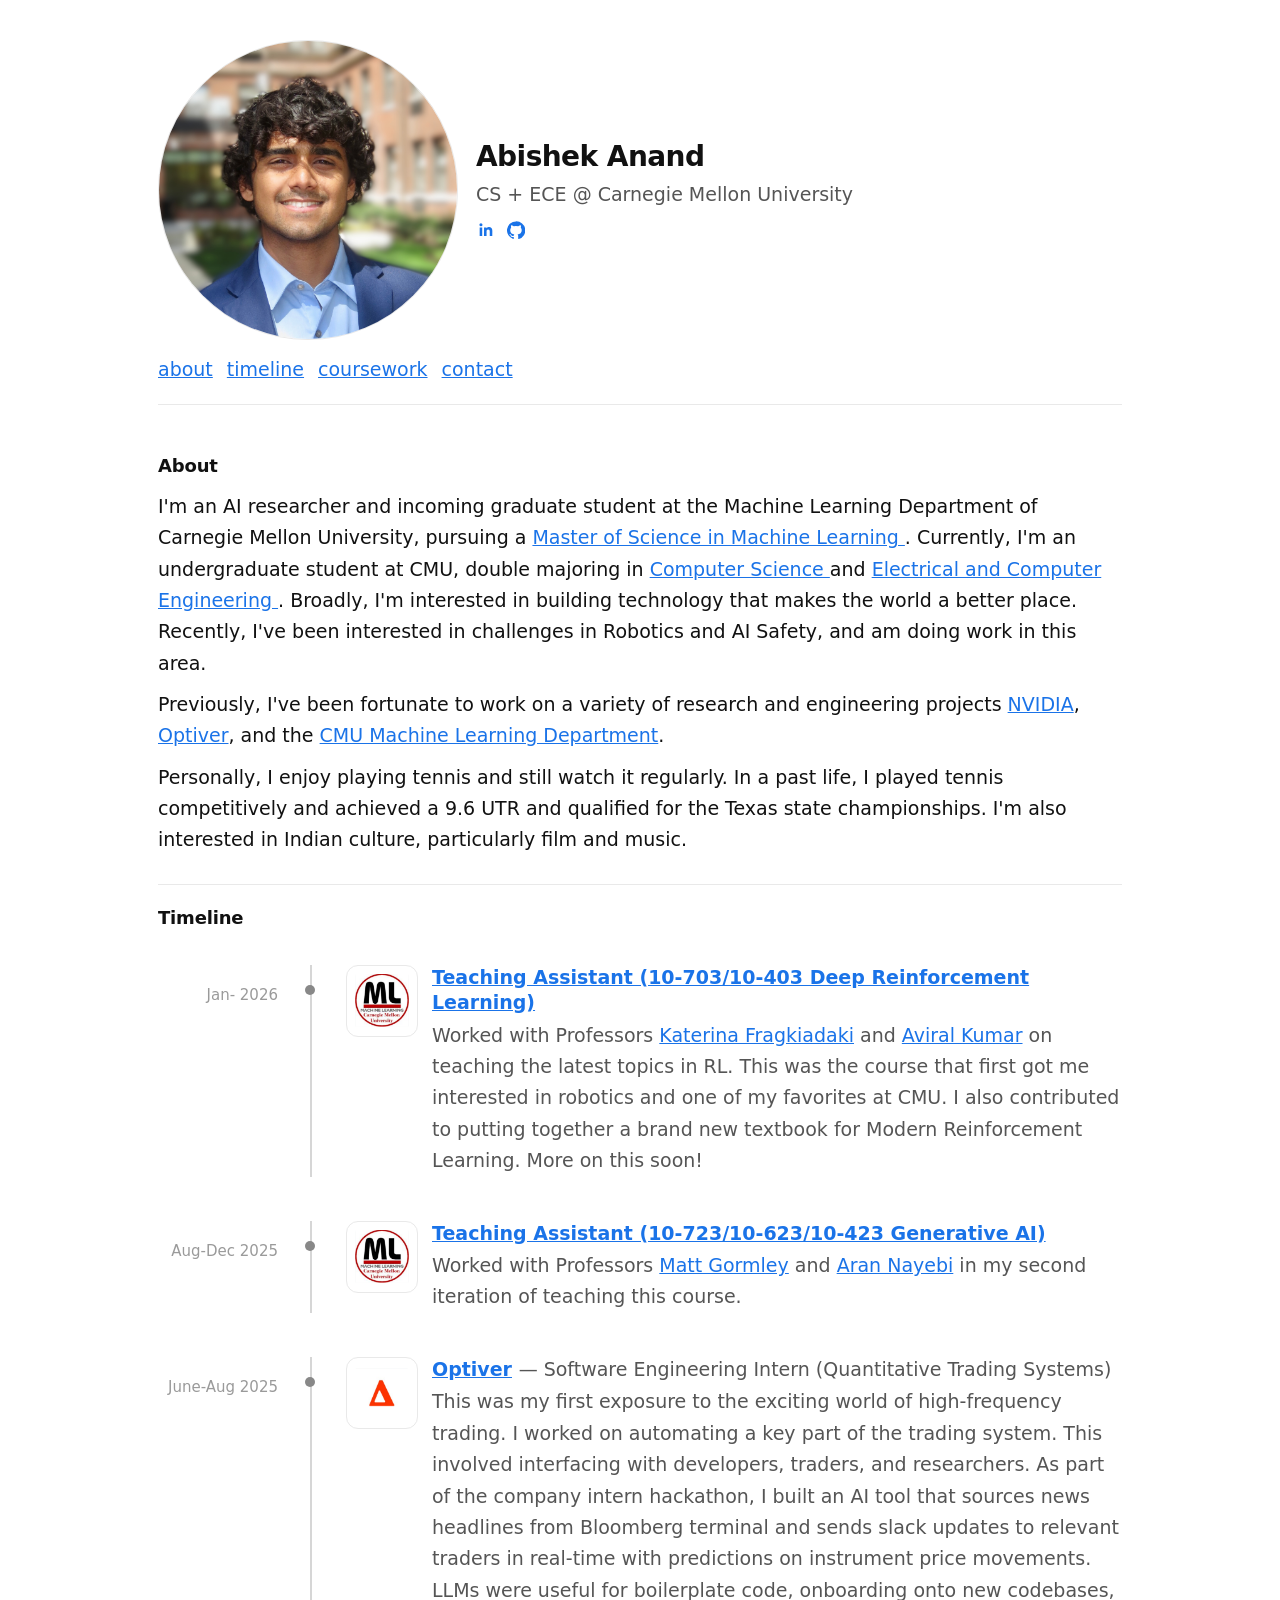
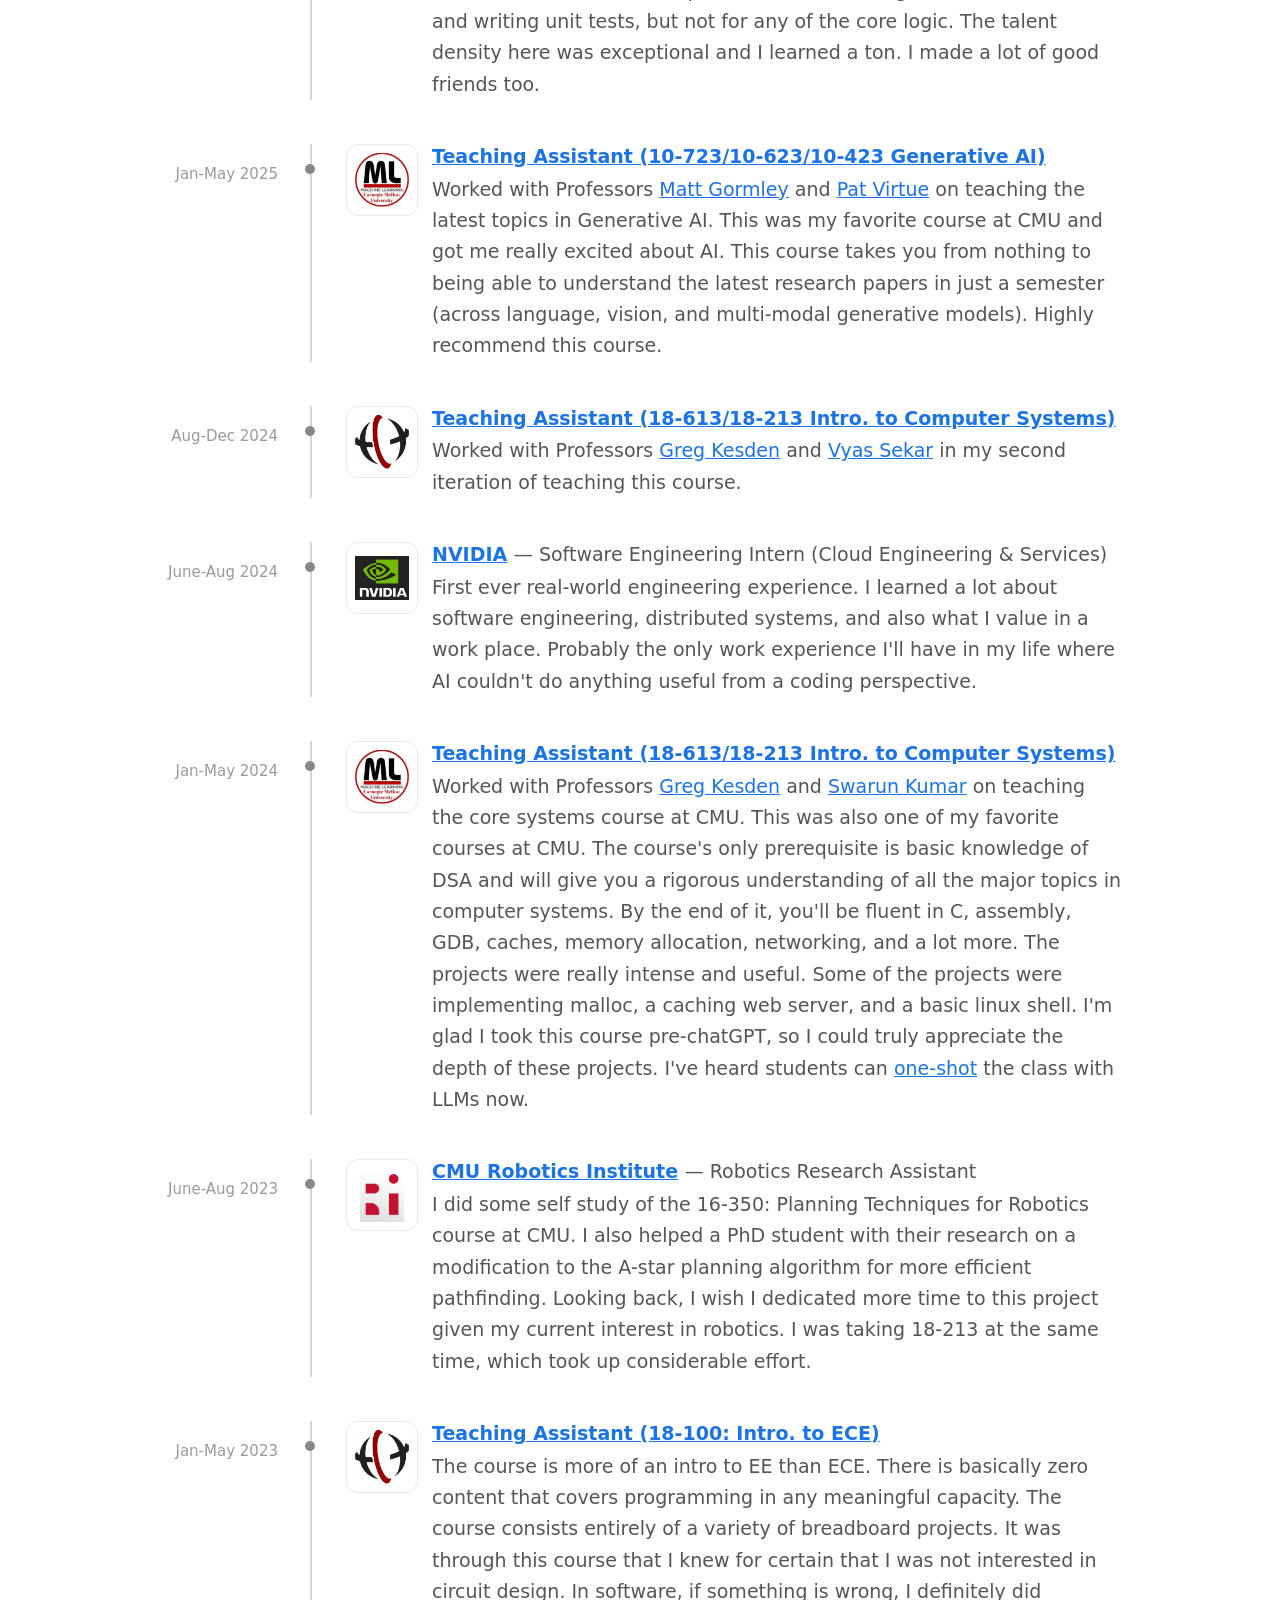
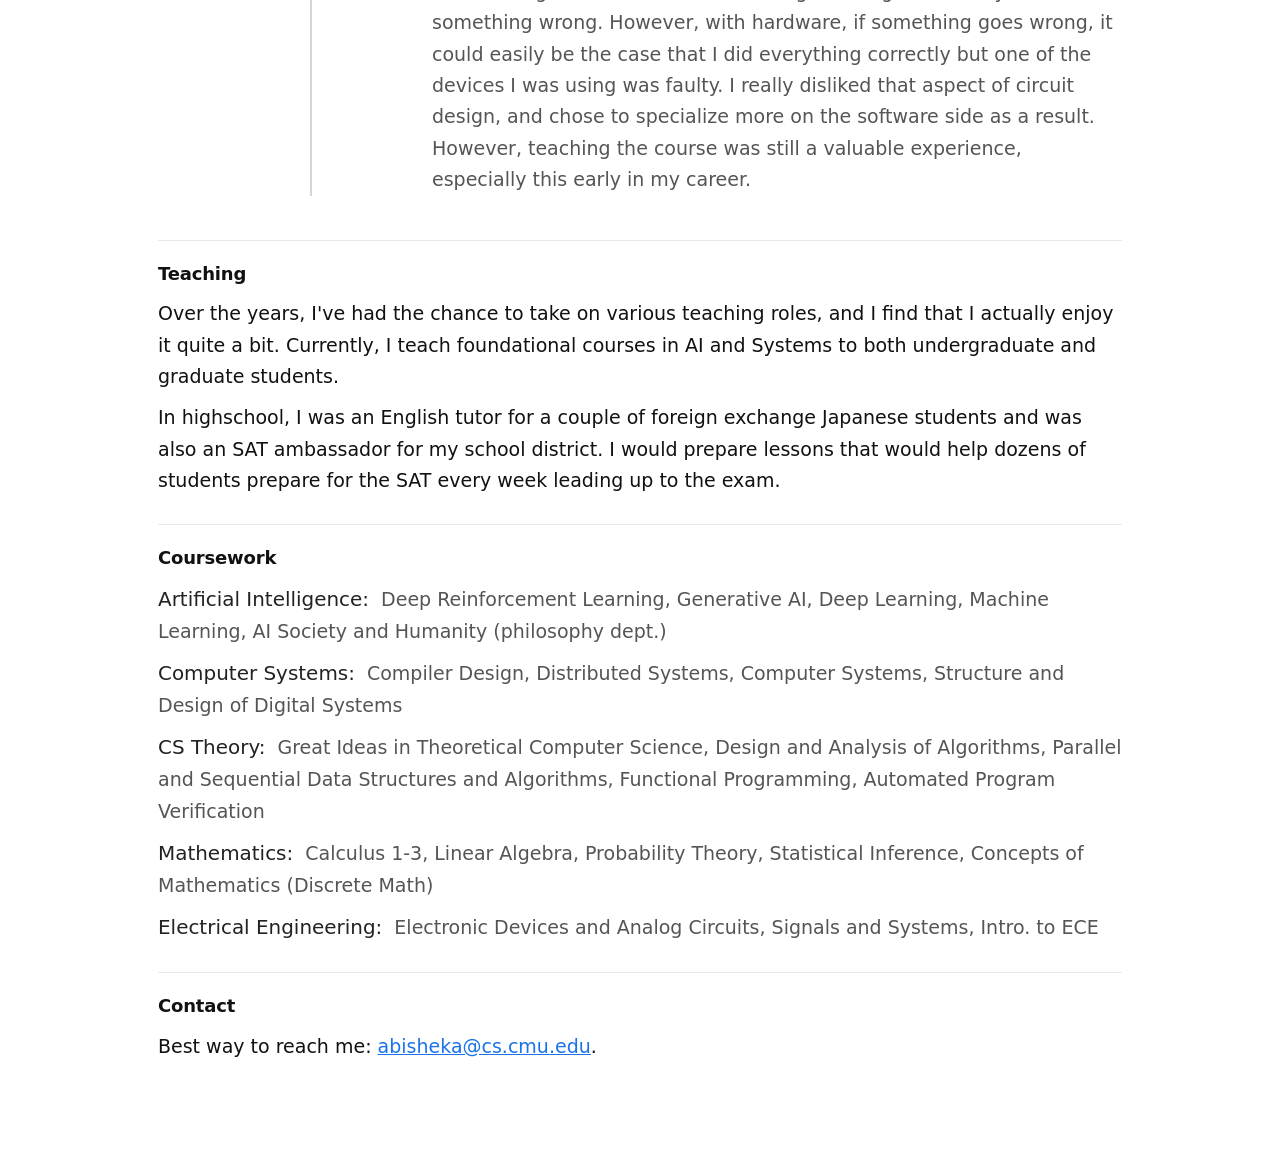
==== index.html @ 95d07573 "more bio updates" ====
<!doctype html>
<html lang="en">
  <head>
    <meta charset="utf-8" />
    <meta name="viewport" content="width=device-width, initial-scale=1" />

    <title>Abishek Anand | Carnegie Mellon University</title>

    <meta name="description" content="Abishek Anand — CS + ECE student at Carnegie Mellon University. Experience at NVIDIA, Optiver, and CMU Machine Learning." />
    <link rel="canonical" href="https://gaminghero812.github.io/" />

    <meta property="og:title" content="Abishek Anand | Carnegie Mellon University" />
    <meta property="og:description" content="Abishek Anand — CS + ECE student at Carnegie Mellon University. Experience at NVIDIA, Optiver, and CMU Machine Learning." />
    <meta property="og:url" content="https://gaminghero812.github.io/" />
    <meta property="og:site_name" content="Abishek Anand" />
    <meta property="og:type" content="website" />

    <link rel="icon" type="image/png" href="favicon.png" />

    <link rel="stylesheet" href="style.css" />

    <meta name="google-site-verification" content="3i9KoPe7ykqFfDGBRmtddYtxrcXRHDb8gaM34ZBfCCM" />

    <script type="application/ld+json">
      {
        "@context": "https://schema.org",
        "@type": "WebSite",
        "url": "https://gaminghero812.github.io/",
        "name": "Abishek Anand",
        "alternateName": "Abishek Anand | Carnegie Mellon University"
      }
    </script>
  </head>

  <body>
    <main class="page">
      <header class="header">
        <div class="hero">
          <img class="avatar" src="Fairfax.jpg" alt="Photo of Abishek Anand" />

          <div class="hero-text">
            <h1>Abishek Anand</h1>
            <p class="subtitle">
              CS + ECE @ Carnegie Mellon University
            </p>

            <div class="links" aria-label="Social links">
              <a
                class="social-link"
                href="https://www.linkedin.com/in/abishek-anand-1204501ba/"
                target="_blank"
                rel="noreferrer"
                aria-label="LinkedIn profile"
              >
                <svg class="social-icon" viewBox="0 0 24 24" width="18" height="18" aria-hidden="true">
                  <path d="M6.94 8.5H3.56V20h3.38V8.5ZM5.25 3A2.06 2.06 0 1 0 5.3 7.12 2.06 2.06 0 0 0 5.25 3Zm15.19 9.94c0-3.47-1.85-5.08-4.32-5.08a3.74 3.74 0 0 0-3.36 1.85V8.5H9.39c.04.8 0 11.5 0 11.5h3.37v-6.42c0-.34.02-.68.13-.92a2.21 2.21 0 0 1 2.07-1.48c1.46 0 2.04 1.12 2.04 2.76V20h3.37Z"/>
                </svg>
                <span class="sr-only">LinkedIn</span>
              </a>
              <a
                class="social-link"
                href="https://github.com/GamingHero812?tab=repositories"
                target="_blank"
                rel="noreferrer"
                aria-label="GitHub profile"
              >
                <svg class="social-icon" viewBox="0 0 24 24" width="18" height="18" aria-hidden="true">
                  <path d="M12 .5a12 12 0 0 0-3.79 23.39c.6.11.82-.26.82-.58v-2.04c-3.34.73-4.04-1.42-4.04-1.42a3.18 3.18 0 0 0-1.34-1.75c-1.1-.75.09-.73.09-.73a2.5 2.5 0 0 1 1.82 1.24 2.54 2.54 0 0 0 3.47.99 2.54 2.54 0 0 1 .76-1.6c-2.66-.3-5.47-1.33-5.47-5.9a4.63 4.63 0 0 1 1.23-3.21 4.3 4.3 0 0 1 .12-3.17s1.01-.32 3.3 1.23a11.42 11.42 0 0 1 6 0c2.28-1.55 3.29-1.23 3.29-1.23.44 1.01.48 2.13.13 3.17a4.62 4.62 0 0 1 1.22 3.21c0 4.58-2.82 5.59-5.5 5.88a2.84 2.84 0 0 1 .81 2.2v3.26c0 .32.22.7.83.58A12 12 0 0 0 12 .5Z"/>
                </svg>
                <span class="sr-only">GitHub</span>
              </a>
            </div>
          </div>
        </div>

        <nav class="nav">
          <a href="#about">about</a>
          <a href="#timeline">timeline</a>
          <a href="#coursework">coursework</a>
          <a href="#contact">contact</a>
        </nav>
      </header>

      <section id="about" class="section">
        <h2>About</h2>
        <p>
          I'm an AI researcher and incoming graduate student at the Machine Learning Department of Carnegie Mellon University, pursuing a <a href="https://ml.cmu.edu/academics/primary-ms-machine-learning-masters" target="_blank" rel="noopener">
          Master of Science in Machine Learning </a>. Currently, I'm an undergraduate student at CMU, double majoring in <a href="https://www.cs.cmu.edu" target="_blank" rel="noopener">
          Computer Science </a> and <a href="https://www.ece.cmu.edu" target="_blank" rel="noopener">
          Electrical and Computer Engineering </a>. Broadly, I'm interested in building technology that makes the world a better place. Recently, I've
          been interested in challenges in Robotics and AI Safety, and am doing work in this area.
        </p> 
          
        <p>
          Previously, I've been fortunate to work on a variety of research and engineering projects <a href="https://www.nvidia.com" target="_blank" rel="noopener">
          NVIDIA</a>, <a href="https://www.optiver.com" target="_blank" rel="noopener">
          Optiver</a>, and the <a href="https://www.ml.cmu.edu" target="_blank" rel="noopener">
          CMU Machine Learning Department</a>.
        </p>

        <p>
          Personally, I enjoy playing tennis and still watch it regularly. 
          In a past life, I played tennis competitively and achieved a 9.6 UTR and qualified for the Texas state championships. 
          I'm also interested in Indian culture, particularly film and music.
        </p>
      </section>

      <section id="timeline" class="section">
        <h2>Timeline</h2>

        <div class="timeline">

          <div class="t-item">
            <div class="t-year">Jan- 2026</div>
            <div class="t-dot"></div>

            <div class="t-card">
              <a class="t-logo" href="https://www.ml.cmu.edu/" target="_blank" rel="noopener">
                <img class="avatar" src="MLD.jpg" alt="MLD Logo" />
              </a>
              <div class="t-body">
                <div class="t-title">
                  <a href="https://cmudeeprl.github.io/403website_s26/" target="_blank" rel="noopener">Teaching Assistant (10-703/10-403 Deep Reinforcement Learning)</a>
                </div>
                <div class="t-desc">
                  Worked with Professors <a href="https://www.cs.cmu.edu/~katef/" target="_blank" rel="noopener">Katerina Fragkiadaki</a> and <a href="https://aviralkumar2907.github.io/" target="_blank" rel="noopener">Aviral Kumar</a> on teaching the latest topics in RL. This was the course that first got me 
                  interested in robotics and one of my favorites at CMU.
                  I also contributed to putting together a brand new textbook for Modern Reinforcement Learning. More on this soon!
                </div>
              </div>
            </div>
          </div>

          <div class="t-item">
            <div class="t-year">Aug-Dec 2025</div>
            <div class="t-dot"></div>

            <div class="t-card">
              <a class="t-logo" href="https://www.ml.cmu.edu" target="_blank" rel="noopener">
                <img class="avatar" src="MLD.jpg" alt="MLD Logo" />
              </a>
              <div class="t-body">
                <div class="t-title">
                  <a href="https://www.cs.cmu.edu/~mgormley/courses/10423-f25/" target="_blank" rel="noopener">Teaching Assistant (10-723/10-623/10-423 Generative AI)</a>
                </div>
                <div class="t-desc">
                  Worked with Professors <a href="https://www.cs.cmu.edu/~mgormley/" target="_blank" rel="noopener">Matt Gormley</a> and <a href="https://anayebi.github.io/" target="_blank" rel="noopener">Aran Nayebi</a> in my second iteration of teaching this course.
                </div>
              </div>
            </div>
          </div>

          <div class="t-item">
            <div class="t-year">June-Aug 2025</div>
            <div class="t-dot"></div>

            <div class="t-card">
              <a class="t-logo" href="https://www.optiver.com" target="_blank" rel="noopener">
                <img class="avatar" src="Optiver.jpg" alt="Optiver Logo" />
              </a>
              <div class="t-body">
                <div class="t-title">
                  <a href="https://www.optiver.com" target="_blank" rel="noopener">Optiver</a>
                  <span class="t-role">— Software Engineering Intern (Quantitative Trading Systems)</span>
                </div>
                <div class="t-desc">
                  This was my first exposure to the exciting world of high-frequency trading. 
                  I worked on automating a key part of the trading system. This involved interfacing with
                  developers, traders, and researchers. As part of the company intern hackathon, I built
                  an AI tool that sources news headlines from Bloomberg terminal and sends slack updates to relevant
                  traders in real-time with predictions on instrument price movements. LLMs were useful for boilerplate code,
                  onboarding onto new codebases, and writing unit tests, but not for any of the core logic. The talent density here was exceptional and I learned a ton.
                  I made a lot of good friends too.
                </div>
              </div>
            </div>
          </div>

          <div class="t-item">
            <div class="t-year">Jan-May 2025</div>
            <div class="t-dot"></div>

            <div class="t-card">
              <a class="t-logo" href="https://www.ml.cmu.edu" target="_blank" rel="noopener">
                <img class="avatar" src="MLD.jpg" alt="MLD Logo" />
              </a>
              <div class="t-body">
                <div class="t-title">
                  <a href="https://www.cs.cmu.edu/~mgormley/courses/10423-f25/" target="_blank" rel="noopener">Teaching Assistant (10-723/10-623/10-423 Generative AI)</a>
                </div>
                <div class="t-desc">
                  Worked with Professors <a href="https://www.cs.cmu.edu/~mgormley/" target="_blank" rel="noopener">Matt Gormley</a> and <a href="https://www.cs.cmu.edu/~pvirtue/" target="_blank" rel="noopener">Pat Virtue</a> on teaching the latest topics in Generative AI. This was my favorite course at CMU and 
                  got me really excited about AI. This course takes you from nothing to being able to understand the latest research papers in just a semester (across language,
                  vision, and multi-modal generative models). Highly recommend this course.
                </div>
              </div>
            </div>
          </div>

          <div class="t-item">
            <div class="t-year">Aug-Dec 2024</div>
            <div class="t-dot"></div>

            <div class="t-card">
              <a class="t-logo" href="https://www.ece.cmu.edu" target="_blank" rel="noopener">
                <img class="avatar" src="ECE.jpg" alt="ECE Logo" />
              </a>
              <div class="t-body">
                <div class="t-title">
                  <a href="https://www.cs.cmu.edu/afs/cs/academic/class/18213-f24/www/index.html" target="_blank" rel="noopener">Teaching Assistant (18-613/18-213 Intro. to Computer Systems)</a>
                </div>
                <div class="t-desc">
                  Worked with Professors <a href="https://www.andrew.cmu.edu/~gkesden" target="_blank" rel="noopener">Greg Kesden</a> and <a href="https://users.ece.cmu.edu/~vsekar/" target="_blank" rel="noopener">Vyas Sekar</a> in my second iteration of teaching this course.
                </div>
              </div>
            </div>
          </div>

          <div class="t-item">
            <div class="t-year">June-Aug 2024</div>
            <div class="t-dot"></div>

            <div class="t-card">
              <a class="t-logo" href="https://www.nvidia.com" target="_blank" rel="noopener">
                <img src="Nvidia.jpg" alt="NVIDIA logo" loading="lazy">
              </a>
              <div class="t-body">
                <div class="t-title">
                  <a href="https://www.nvidia.com" target="_blank" rel="noopener">NVIDIA</a>
                  <span class="t-role">— Software Engineering Intern (Cloud Engineering & Services)</span>
                </div>
                <div class="t-desc">
                  First ever real-world engineering experience.
                  I learned a lot about software engineering, distributed systems, and also what I value in a work place.
                  Probably the only work experience I'll have in my life where AI couldn't do anything useful from a coding perspective.
                </div>
              </div>
            </div>
          </div>

          <div class="t-item">
            <div class="t-year">Jan-May 2024</div>
            <div class="t-dot"></div>

            <div class="t-card">
              <a class="t-logo" href="https://www.ece.cmu.edu" target="_blank" rel="noopener">
                <img class="avatar" src="MLD.jpg" alt="MLD Logo" />
              </a>
              <div class="t-body">
                <div class="t-title">
                  <a href="https://www.cs.cmu.edu/afs/cs/academic/class/18213-s24/www/index.html" target="_blank" rel="noopener">Teaching Assistant (18-613/18-213 Intro. to Computer Systems)</a>
                </div>
                <div class="t-desc">
                  Worked with Professors <a href="https://www.andrew.cmu.edu/~gkesden" target="_blank" rel="noopener">Greg Kesden</a> and <a href="https://swarunkumar.com/" target="_blank" rel="noopener">Swarun Kumar</a> on teaching the core systems course at CMU. This was also one of my favorite courses at CMU.
                  The course's only prerequisite is basic knowledge of DSA and will give you a rigorous understanding of all the major topics in computer systems. 
                  By the end of it, you'll be fluent in C, assembly, GDB, caches, memory allocation, networking, and a lot more. The projects were really intense and useful. Some
                  of the projects were implementing malloc, a caching web server, and a basic linux shell. I'm glad I took this course pre-chatGPT, so I could truly
                  appreciate the depth of these projects. I've heard students can <a href="https://www.ibm.com/think/topics/one-shot-prompting" target="_blank" rel="noopener">one-shot</a> the class with LLMs now.
                </div>
              </div>
            </div>
          </div>

          <div class="t-item">
            <div class="t-year">June-Aug 2023</div>
            <div class="t-dot"></div>

            <div class="t-card">
              <a class="t-logo" href="https://www.ri.cmu.edu" target="_blank" rel="noopener">
                <img src="RI.jpg" alt="CMU Robotics Institute logo" loading="lazy">
              </a>
              <div class="t-body">
                <div class="t-title">
                  <a href="https://www.ri.cmu.edu" target="_blank" rel="noopener">CMU Robotics Institute</a>
                  <span class="t-role">— Robotics Research Assistant</span>
                </div>
                <div class="t-desc">
                  I did some self study of the 16-350: Planning Techniques for Robotics course at CMU. I also helped a PhD student
                  with their research on a modification to the A-star planning algorithm for more efficient pathfinding.
                  Looking back, I wish I dedicated more time to this project given my current interest in robotics. I was taking
                  18-213 at the same time, which took up considerable effort.
                </div>
              </div>
            </div>
          </div>

          <div class="t-item">
            <div class="t-year">Jan-May 2023</div>
            <div class="t-dot"></div>

            <div class="t-card">
              <a class="t-logo" href="https://www.ece.cmu.edu" target="_blank" rel="noopener">
                <img src="ECE.jpg" alt="CMU Robotics Institute logo" loading="lazy">
              </a>
              <div class="t-body">
                <div class="t-title">
                  <a href="https://courses.ece.cmu.edu/18100" target="_blank" rel="noopener">Teaching Assistant (18-100: Intro. to ECE)</a>
                </div>
                <div class="t-desc">
                  The course is more of an intro to EE than ECE. There is basically zero content that covers programming in
                  any meaningful capacity. The course consists entirely of a variety of breadboard projects. It was through this course
                  that I knew for certain that I was not interested in circuit design. In software, if something is wrong, I definitely did something wrong.
                  However, with hardware, if something goes wrong, it could easily be the case that I did everything correctly but one of the devices I was using
                  was faulty. I really disliked that aspect of circuit design, and chose to specialize more on the software side as a result. However, teaching the course was still a valuable experience,
                  especially this early in my career.
                </div>
              </div>
            </div>
          </div>

        </div>
      </section>

      <section id="experience" class="section">
        <h2>Teaching</h2>

        <p>
          Over the years, I've had the chance to take on various teaching roles, and I find that I actually enjoy it quite a bit.
          Currently, I teach foundational courses in AI and Systems to both undergraduate and graduate students.
        </p> 
        
        <p>
          In highschool, I was an English tutor for a couple of foreign exchange Japanese students and was also an SAT ambassador for my school district. I would prepare lessons
          that would help dozens of students prepare for the SAT every week leading up to the exam.
        </p>
      </section>

      <section id="coursework" class="section">
        <h2>Coursework</h2>
          <p>
            <span class="course-header">Artificial Intelligence:</span>
            <span class="muted">
              Deep Reinforcement Learning, Generative AI, Deep Learning, Machine Learning, AI Society and Humanity (philosophy dept.)
            </span>
          </p>

          <p>
            <span class="course-header">Computer Systems:</span>
            <span class="muted">
              Compiler Design, Distributed Systems, Computer Systems, Structure and Design of Digital Systems
            </span>
          </p>

          <p>
            <span class="course-header">CS Theory:</span>
            <span class="muted">
              Great Ideas in Theoretical Computer Science, Design and Analysis of Algorithms, Parallel and Sequential Data Structures and Algorithms, Functional Programming, Automated Program Verification
            </span>
          </p>

          <p>
            <span class="course-header">Mathematics:</span>
            <span class="muted">
              Calculus 1-3, Linear Algebra, Probability Theory, Statistical Inference, Concepts of Mathematics (Discrete Math)
            </span>
          </p>

          <p>
            <span class="course-header">Electrical Engineering:</span>
            <span class="muted">
              Electronic Devices and Analog Circuits, Signals and Systems, Intro. to ECE
            </span>
          </p>
      </section>

      <section id="contact" class="section">
        <h2>Contact</h2>
        <p>
          Best way to reach me: <a href="mailto:abisheka@cs.cmu.edu">abisheka@cs.cmu.edu</a>.
        </p>
      </section>
    </main>

    <script>
      document.getElementById("year").textContent = new Date().getFullYear();
    </script>
  </body>
</html>
---- style.css ----
/* Minimal, “karpathy-ish” readability */
:root {
  --bg: #ffffff;
  --fg: #111111;
  --muted: #555555;
  --link: #111111;
  --rule: #e9e9e9;
  --maxw: 1000px;
}

@media (prefers-color-scheme: dark) {
  :root {
    --bg: #0f0f10;
    --fg: #f2f2f2;
    --muted: #b6b6b6;
    --link: #f2f2f2;
    --rule: #242427;
  }
}

* { box-sizing: border-box; }
html { scroll-behavior: smooth; }

body {
  margin: 0;
  background: var(--bg);
  color: var(--fg);
  font: 19px/1.65 ui-sans-serif, system-ui, -apple-system, Segoe UI, Roboto, Helvetica, Arial;
}

.page {
  max-width: var(--maxw);
  margin: 0 auto;
  padding: 40px 18px 64px;
}

.header {
  margin-bottom: 28px;
  padding-bottom: 18px;
  border-bottom: 1px solid var(--rule);
}

.hero {
  display: flex;
  gap: 18px;
  align-items: center;
}

.avatar {
  width: 300px;
  height: 300px;
  border-radius: 999px;
  object-fit: cover;
  border: 1px solid var(--rule);
}

h1 {
  font-size: 28px;
  line-height: 1.2;
  margin: 0 0 6px;
  letter-spacing: -0.02em;
}

.subtitle {
  margin: 0 0 10px;
  color: var(--muted);
}

.links {
  margin: 0;
  color: var(--muted);
  display: flex;
  flex-wrap: wrap;
  gap: 10px;
  align-items: center;
}

.social-link {
  display: inline-flex;
  align-items: center;
  justify-content: center;
  width: 20px;
  height: 20px;
  line-height: 1;
}

.social-icon {
  width: 18px;
  height: 18px;
  fill: currentColor;
  flex: none;
  display: block;
}

.sr-only {
  position: absolute;
  width: 1px;
  height: 1px;
  padding: 0;
  margin: -1px;
  overflow: hidden;
  clip: rect(0, 0, 0, 0);
  white-space: nowrap;
  border: 0;
}

.sep { margin: 0 8px; color: var(--muted); }

.nav {
  margin-top: 14px;
  display: flex;
  flex-wrap: wrap;
  gap: 14px;
  color: var(--muted);
}

a {
  color: var(--link);
  text-decoration: none;
  border-bottom: 1px solid transparent;
}

a:hover {
  border-bottom-color: var(--link);
}

.section {
  padding: 18px 0;
  border-bottom: 1px solid var(--rule);
}

.section:last-of-type {
  border-bottom: none;
}

h2 {
  font-size: 18px;
  margin: 0 0 10px;
  letter-spacing: -0.01em;
}

p { margin: 10px 0; }

ul {
  margin: 8px 0 0 18px;
  padding: 0;
}

li { margin: 6px 0; }

.item {
  padding: 12px 0;
}

.item-top {
  display: flex;
  justify-content: space-between;
  gap: 16px;
  align-items: baseline;
}

.item-title {
  font-weight: 600;
}

.item-subtitle {
  color: var(--muted);
  font-size: 14px;
  margin-top: 2px;
}

.item-date {
  color: var(--muted);
  font-size: 14px;
  white-space: nowrap;
}

.item-blurb {
  margin-top: 6px;
  color: var(--muted);
}

.muted { color: var(--muted); }
.note, .footnote { color: var(--muted); font-size: 14px; }

.footer {
  margin-top: 28px;
  padding-top: 14px;
  border-top: 1px solid var(--rule);
}

a {
  color: #1a73e8;
  text-decoration: underline;
}

a:hover {
  color: #0b57d0;
}

/* Timeline (karpathy-ish) */
.timeline {
  position: relative;
  margin-top: 14px;
  padding-left: 0px;
}

.t-item {
  position: relative;
  display: grid;
  grid-template-columns: 120px 28px 1fr;
  gap: 20px;
  padding: 18px 0 26px 0;
}

.t-year {
  color: #9a9a9a;
  font-size: 15px;
  text-align: right;
  padding-top: 18px;
  white-space: nowrap;
}

.t-dot {
  position: relative;
  width: 20px;
}

.t-dot::before {
  content: "";
  position: absolute;
  left: 12px;
  top: 0;
  bottom: 0;
  width: 2px;
  background: #d6d6d6;
}

.t-dot::after {
  content: "";
  position: absolute;
  left: 7px;
  top: 20px;
  width: 10px;
  height: 10px;
  border-radius: 999px;
  background: #888;
}

.t-card {
  display: flex;
  gap: 14px;
  align-items: flex-start;
}

.t-logo img {
  width: 72px;
  height: 72px;
  border-radius: 12px;
  border: 1px solid var(--rule);
  background: var(--bg);
  object-fit: contain;
  padding: 8px;
}

.t-title {
  font-weight: 600;
  line-height: 1.35;
}

.t-role {
  font-weight: 400;
  color: var(--muted);
}

.t-desc {
  margin-top: 4px;
  color: var(--muted);
  font-size: 19px;
}

@media (max-width: 520px) {
  .t-item {
    grid-template-columns: 60px 18px 1fr;
  }
  .t-logo img {
    width: 40px;
    height: 40px;
  }
}

.course-header {
  font-weight: 500;
  color: #222;
  font-size: 1.05em;
  margin-right: 0.3em;
}
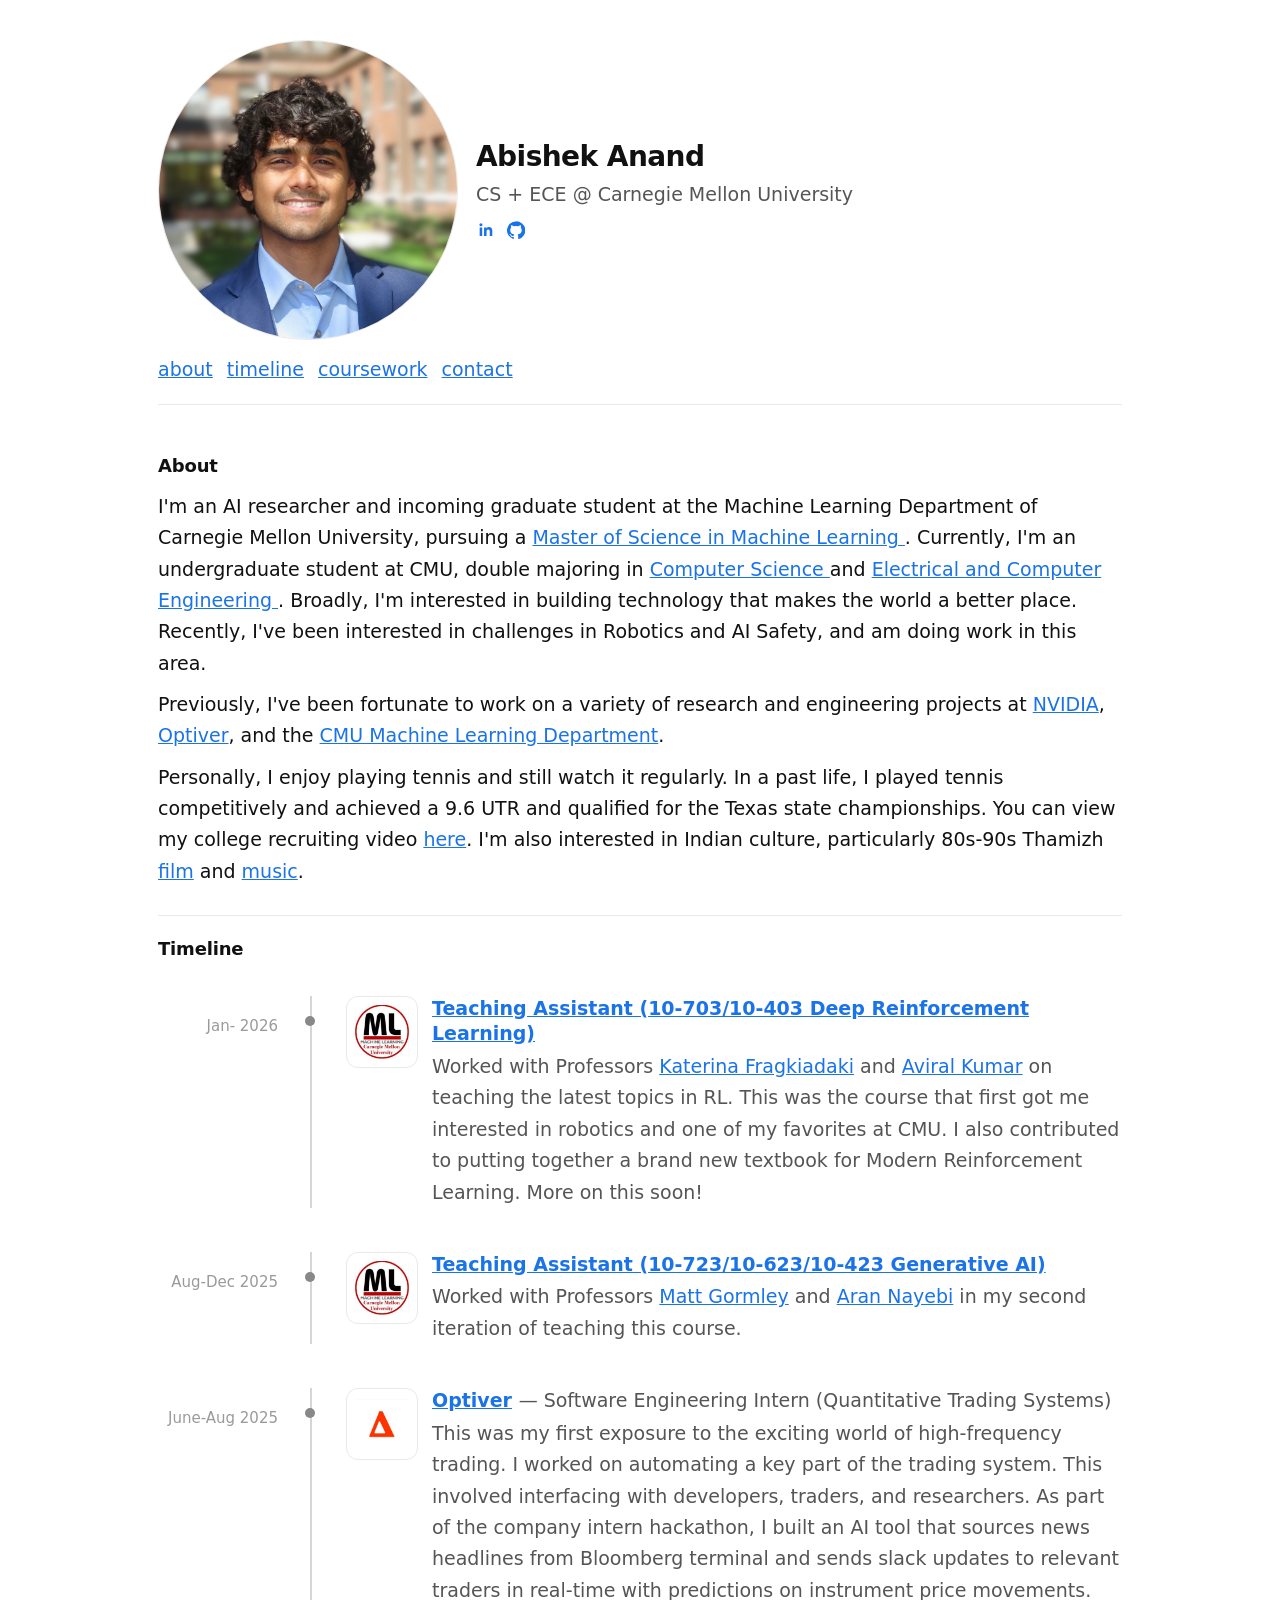
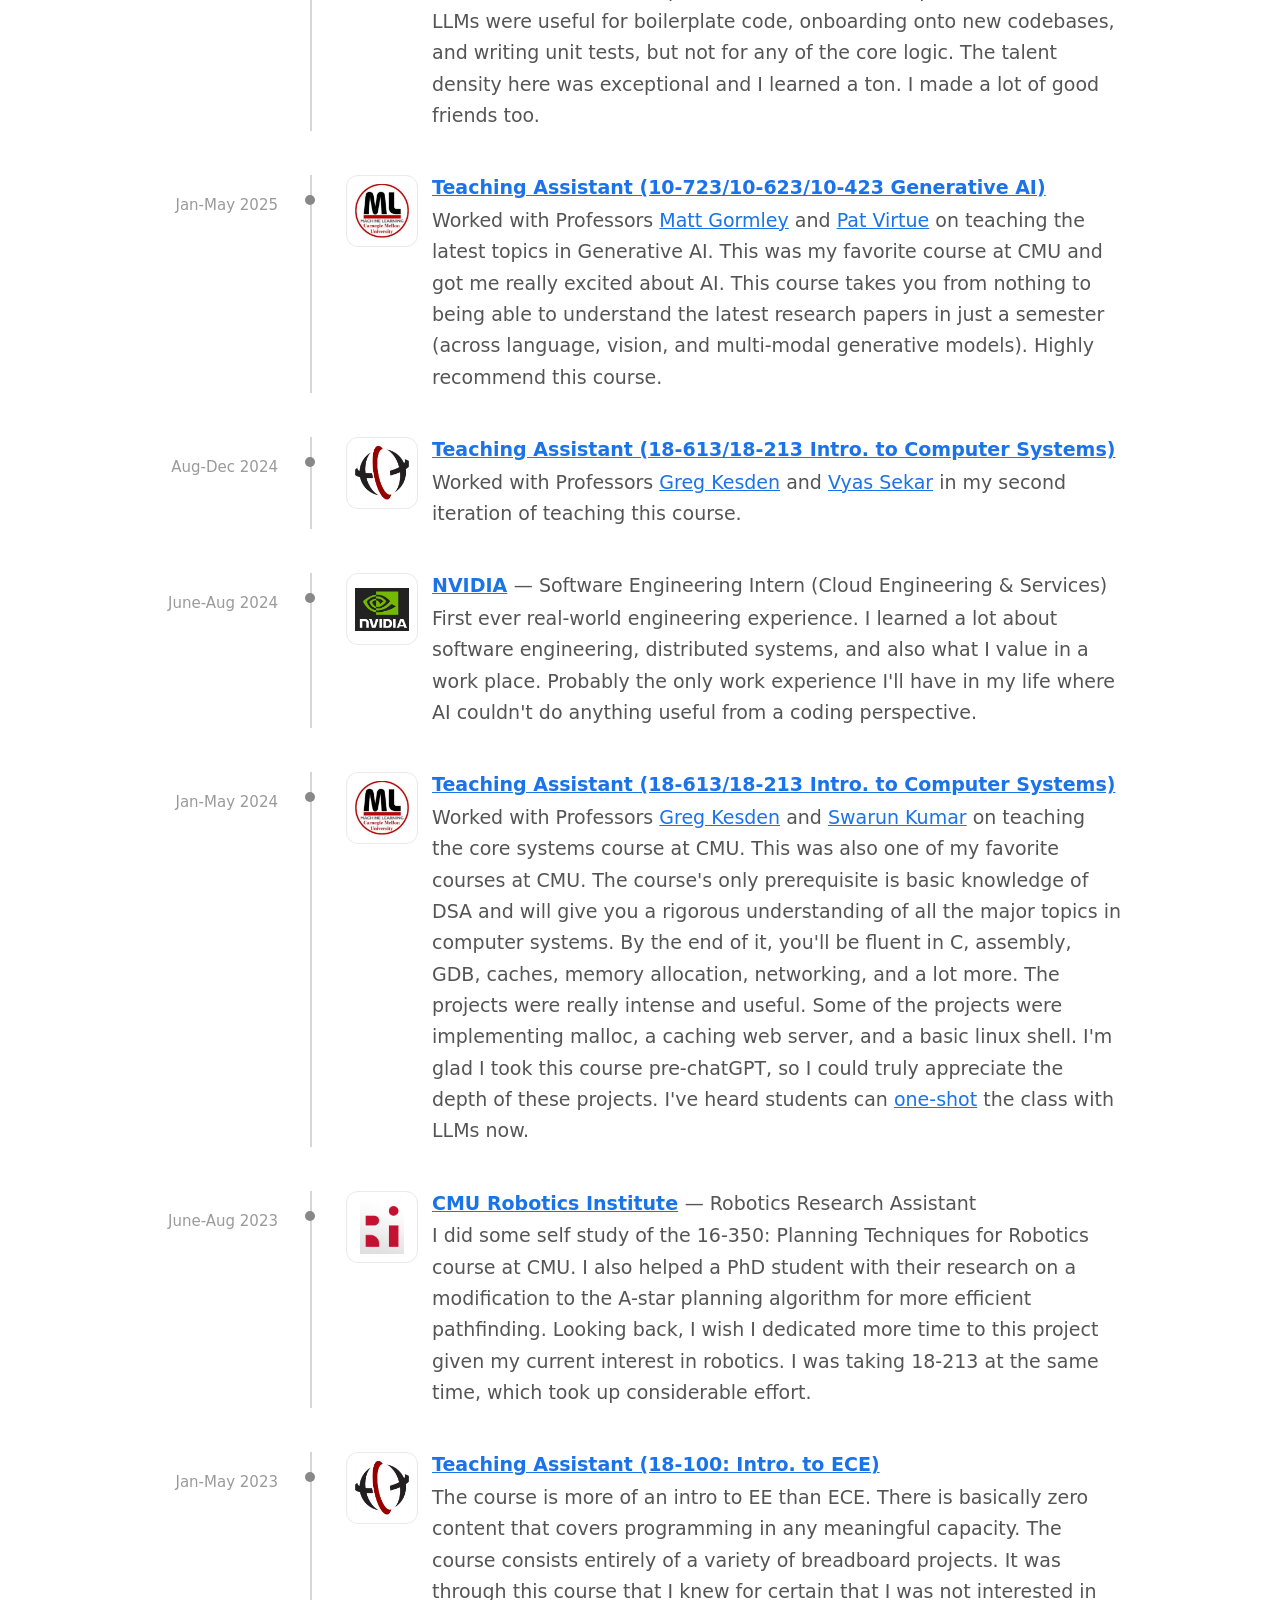
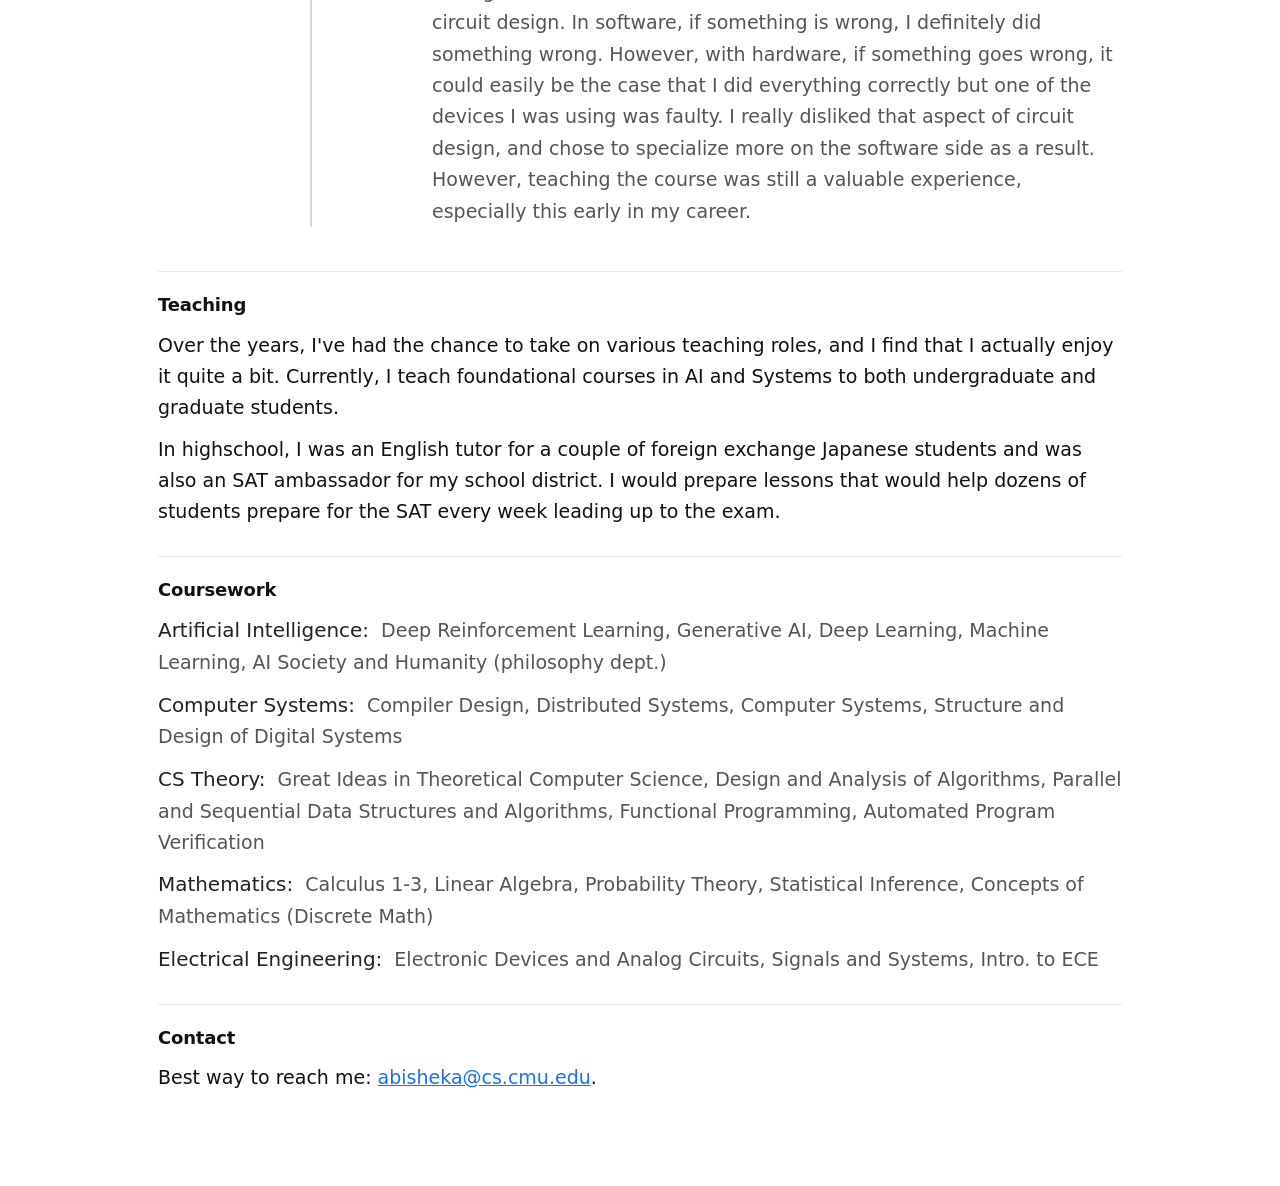
==== commit cb095591: "updated bio with tennis recruiting video and movie and song recs" ====
--- a/index.html
+++ b/index.html
@@ -92,7 +92,7 @@
         </p> 
           
         <p>
-          Previously, I've been fortunate to work on a variety of research and engineering projects <a href="https://www.nvidia.com" target="_blank" rel="noopener">
+          Previously, I've been fortunate to work on a variety of research and engineering projects at <a href="https://www.nvidia.com" target="_blank" rel="noopener">
           NVIDIA</a>, <a href="https://www.optiver.com" target="_blank" rel="noopener">
           Optiver</a>, and the <a href="https://www.ml.cmu.edu" target="_blank" rel="noopener">
           CMU Machine Learning Department</a>.
@@ -101,7 +101,11 @@
         <p>
           Personally, I enjoy playing tennis and still watch it regularly. 
           In a past life, I played tennis competitively and achieved a 9.6 UTR and qualified for the Texas state championships. 
-          I'm also interested in Indian culture, particularly film and music.
+          You can view my college recruiting video <a href="https://youtu.be/FhbKaaNLob0?si=4wTPpIa4aQE-lYFK" target="_blank" rel="noopener">
+          here</a>.
+          I'm also interested in Indian culture, particularly 80s-90s Thamizh <a href="https://en.wikipedia.org/wiki/Nayakan" target="_blank" rel="noopener">
+          film</a> and <a href="https://youtu.be/xMI_MhrYmSI?si=lOpPepgLTXcOVBgx" target="_blank" rel="noopener">
+          music</a>.
         </p>
       </section>
 
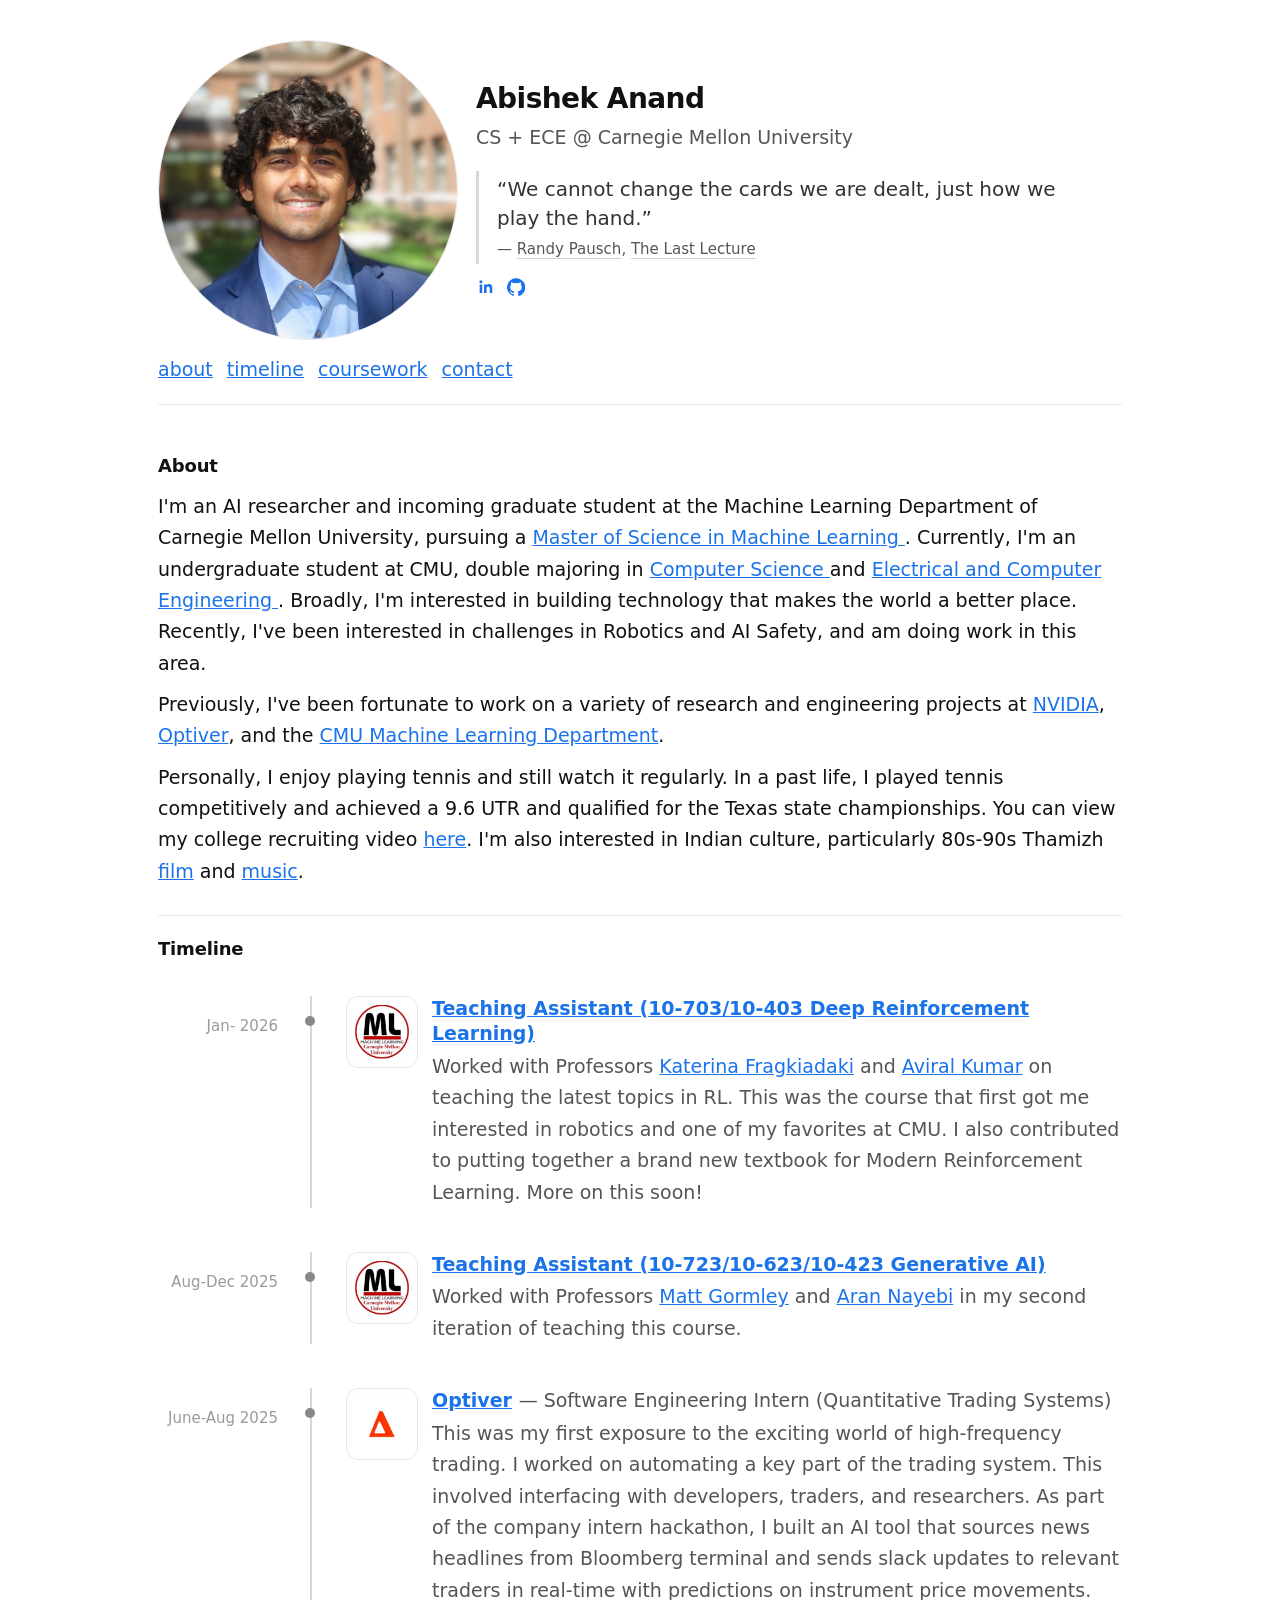
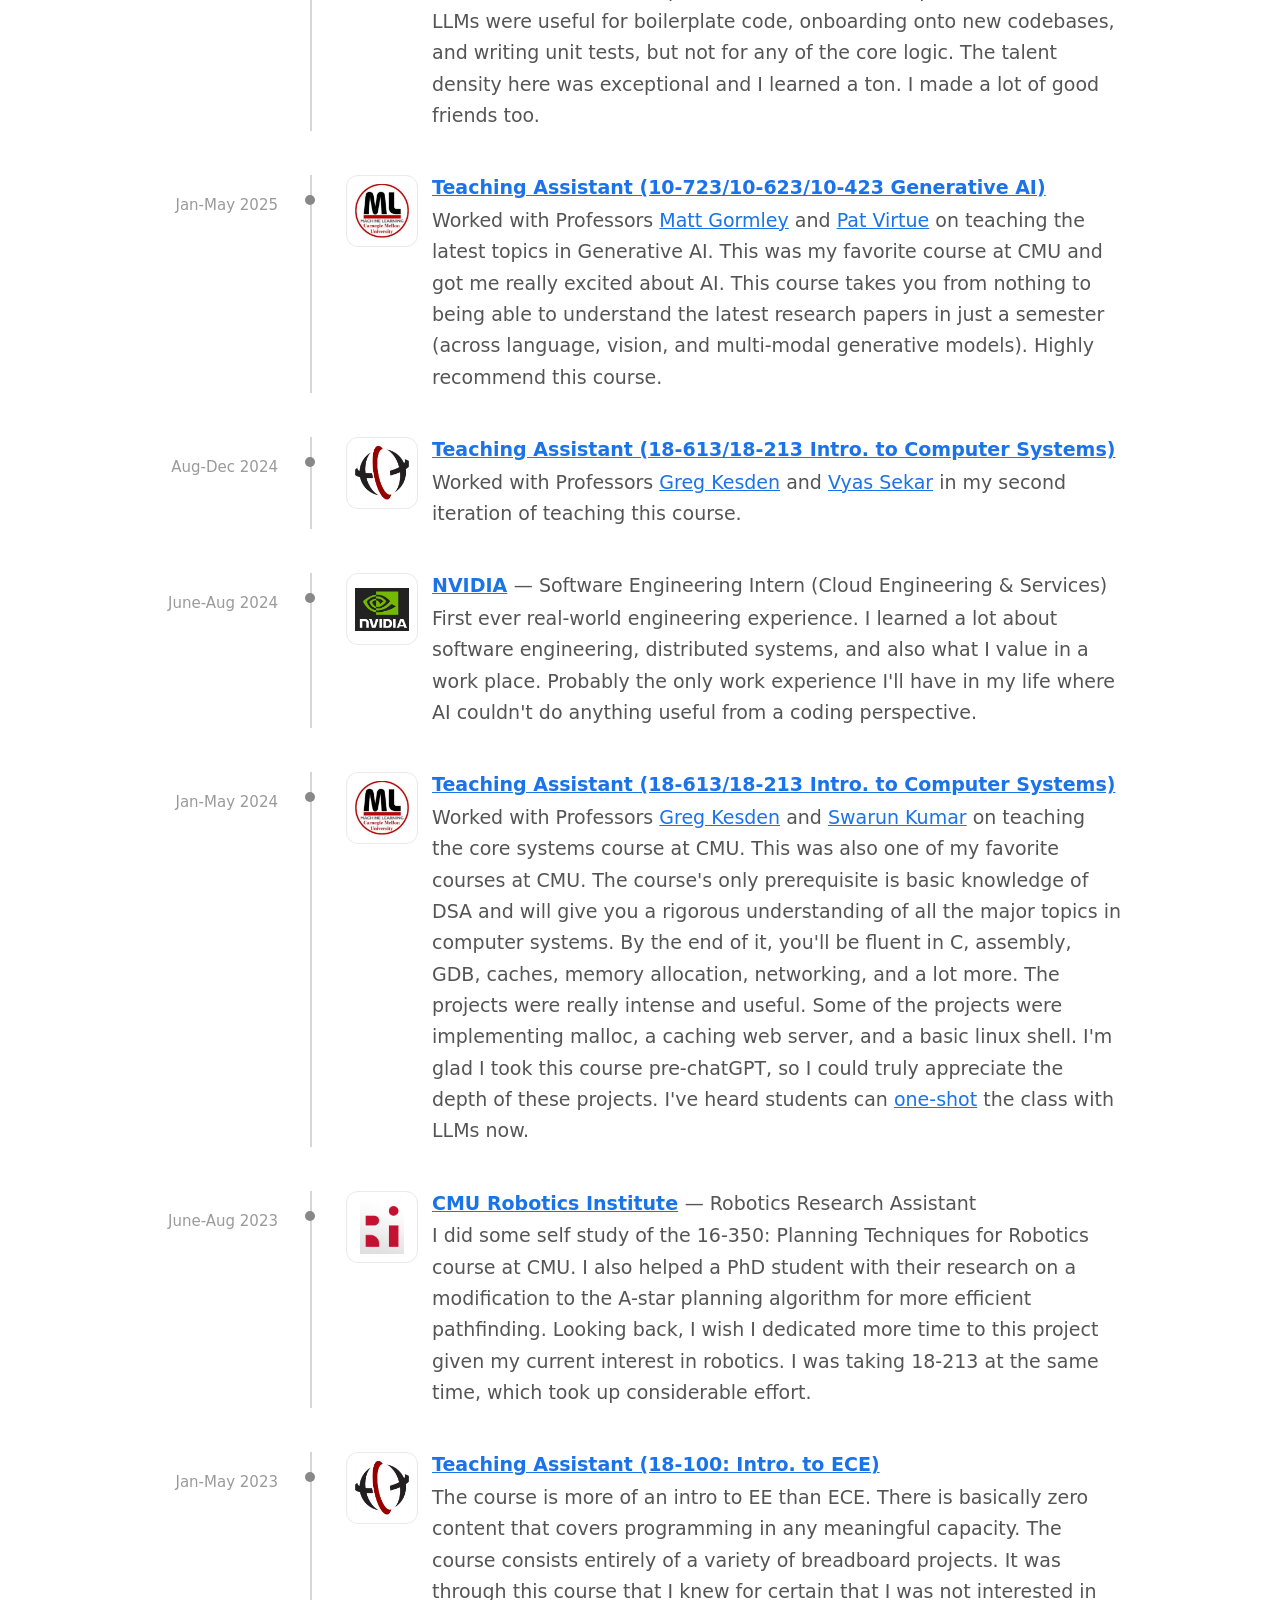
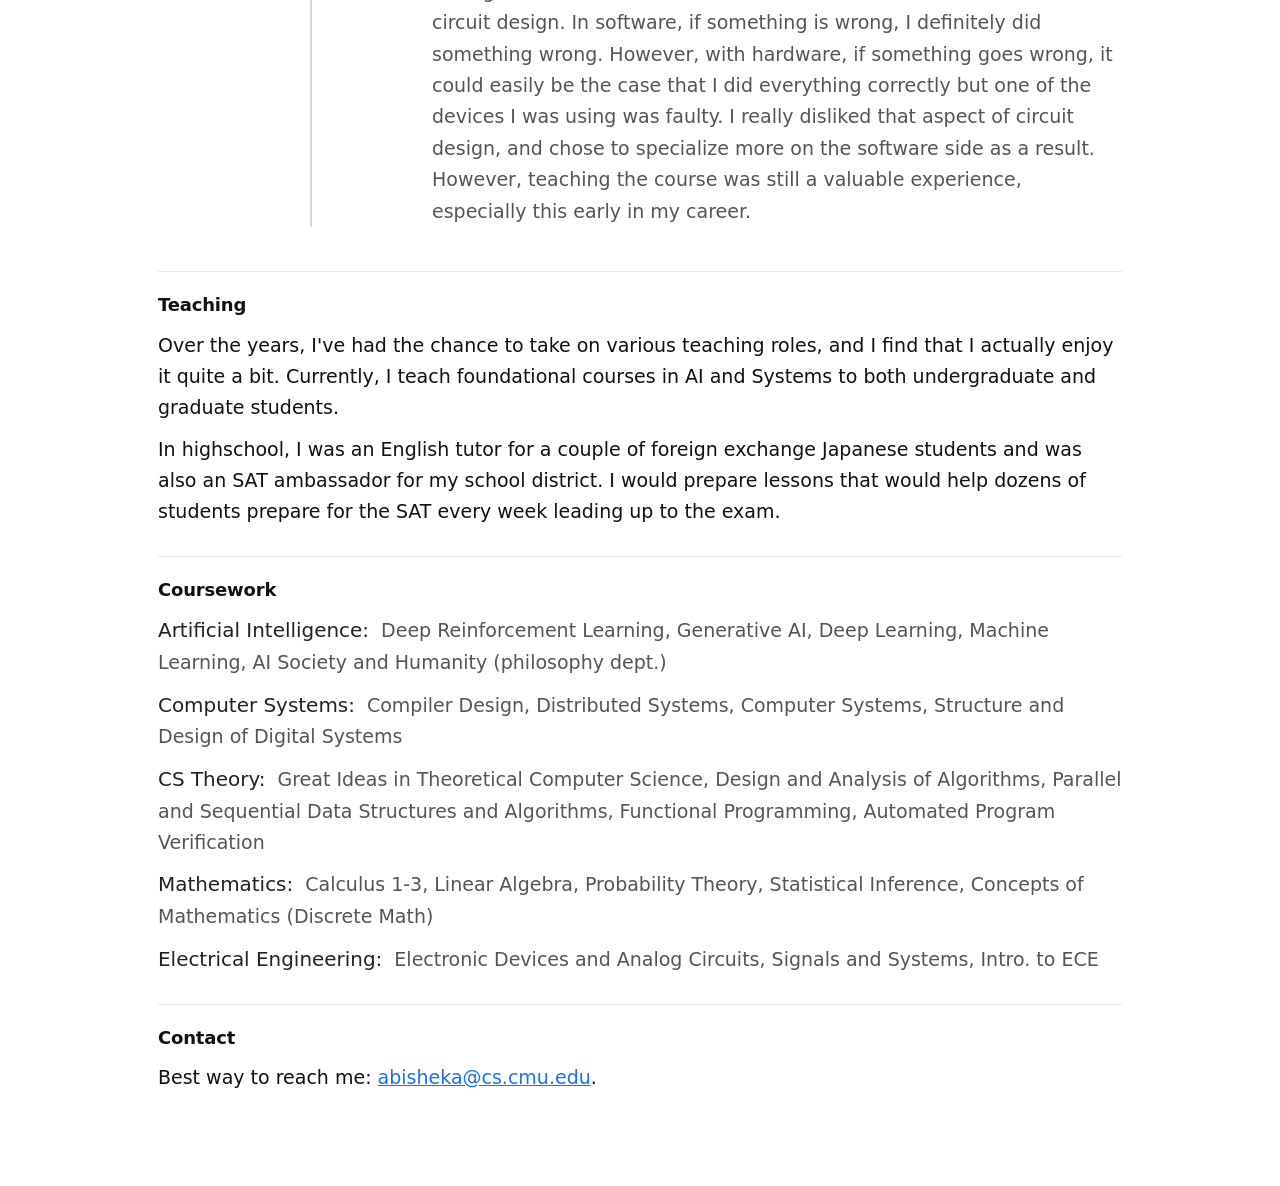
==== commit 906bfa74: "added randy pausch quote" ====
--- a/index.html
+++ b/index.html
@@ -3,6 +3,7 @@
   <head>
     <meta charset="utf-8" />
     <meta name="viewport" content="width=device-width, initial-scale=1" />
+    <meta name="color-scheme" content="light" />
 
     <title>Abishek Anand | Carnegie Mellon University</title>
 
@@ -43,6 +44,15 @@
             <p class="subtitle">
               CS + ECE @ Carnegie Mellon University
             </p>
+            <figure class="hero-quote">
+              <blockquote>We cannot change the cards we are dealt, just how we play the hand.</blockquote>
+              <figcaption>
+                <cite>
+                  <a href="https://en.wikipedia.org/wiki/Randy_Pausch" target="_blank" rel="noopener">Randy Pausch</a>,
+                  <a href="https://etc.cmu.edu/about/last-lecture" target="_blank" rel="noopener">The Last Lecture</a>
+                </cite>
+              </figcaption>
+            </figure>
 
             <div class="links" aria-label="Social links">
               <a
--- a/style.css
+++ b/style.css
@@ -6,20 +6,14 @@
   --link: #111111;
   --rule: #e9e9e9;
   --maxw: 1000px;
-}
-
-@media (prefers-color-scheme: dark) {
-  :root {
-    --bg: #0f0f10;
-    --fg: #f2f2f2;
-    --muted: #b6b6b6;
-    --link: #f2f2f2;
-    --rule: #242427;
-  }
+  color-scheme: light;
 }
 
 * { box-sizing: border-box; }
-html { scroll-behavior: smooth; }
+html {
+  scroll-behavior: smooth;
+  background: var(--bg);
+}
 
 body {
   margin: 0;
@@ -64,6 +58,72 @@
 .subtitle {
   margin: 0 0 10px;
   color: var(--muted);
+}
+
+.hero-quote {
+  margin: 18px 0 14px;
+  max-width: 620px;
+  padding: 4px 0 4px 18px;
+  border-left: 3px solid #d8d8d8;
+  color: var(--muted);
+}
+
+.hero-quote blockquote {
+  margin: 0;
+  color: #333333;
+  font-size: 20px;
+  line-height: 1.45;
+  font-weight: 450;
+}
+
+.hero-quote blockquote::before {
+  content: "\201C";
+}
+
+.hero-quote blockquote::after {
+  content: "\201D";
+}
+
+.hero-quote figcaption {
+  margin-top: 6px;
+  font-size: 15px;
+  line-height: 1.4;
+  color: var(--muted);
+}
+
+.hero-quote cite {
+  font-style: normal;
+}
+
+.hero-quote a {
+  color: inherit;
+  text-decoration: none;
+  border-bottom: 1px solid #cfcfcf;
+}
+
+.hero-quote a:hover {
+  color: var(--fg);
+  border-bottom-color: var(--fg);
+}
+
+.hero-quote figcaption::before {
+  content: "\2014  ";
+}
+
+@media (max-width: 760px) {
+  .hero {
+    align-items: flex-start;
+    flex-direction: column;
+  }
+
+  .avatar {
+    width: min(70vw, 260px);
+    height: min(70vw, 260px);
+  }
+
+  .hero-quote {
+    max-width: 100%;
+  }
 }
 
 .links {
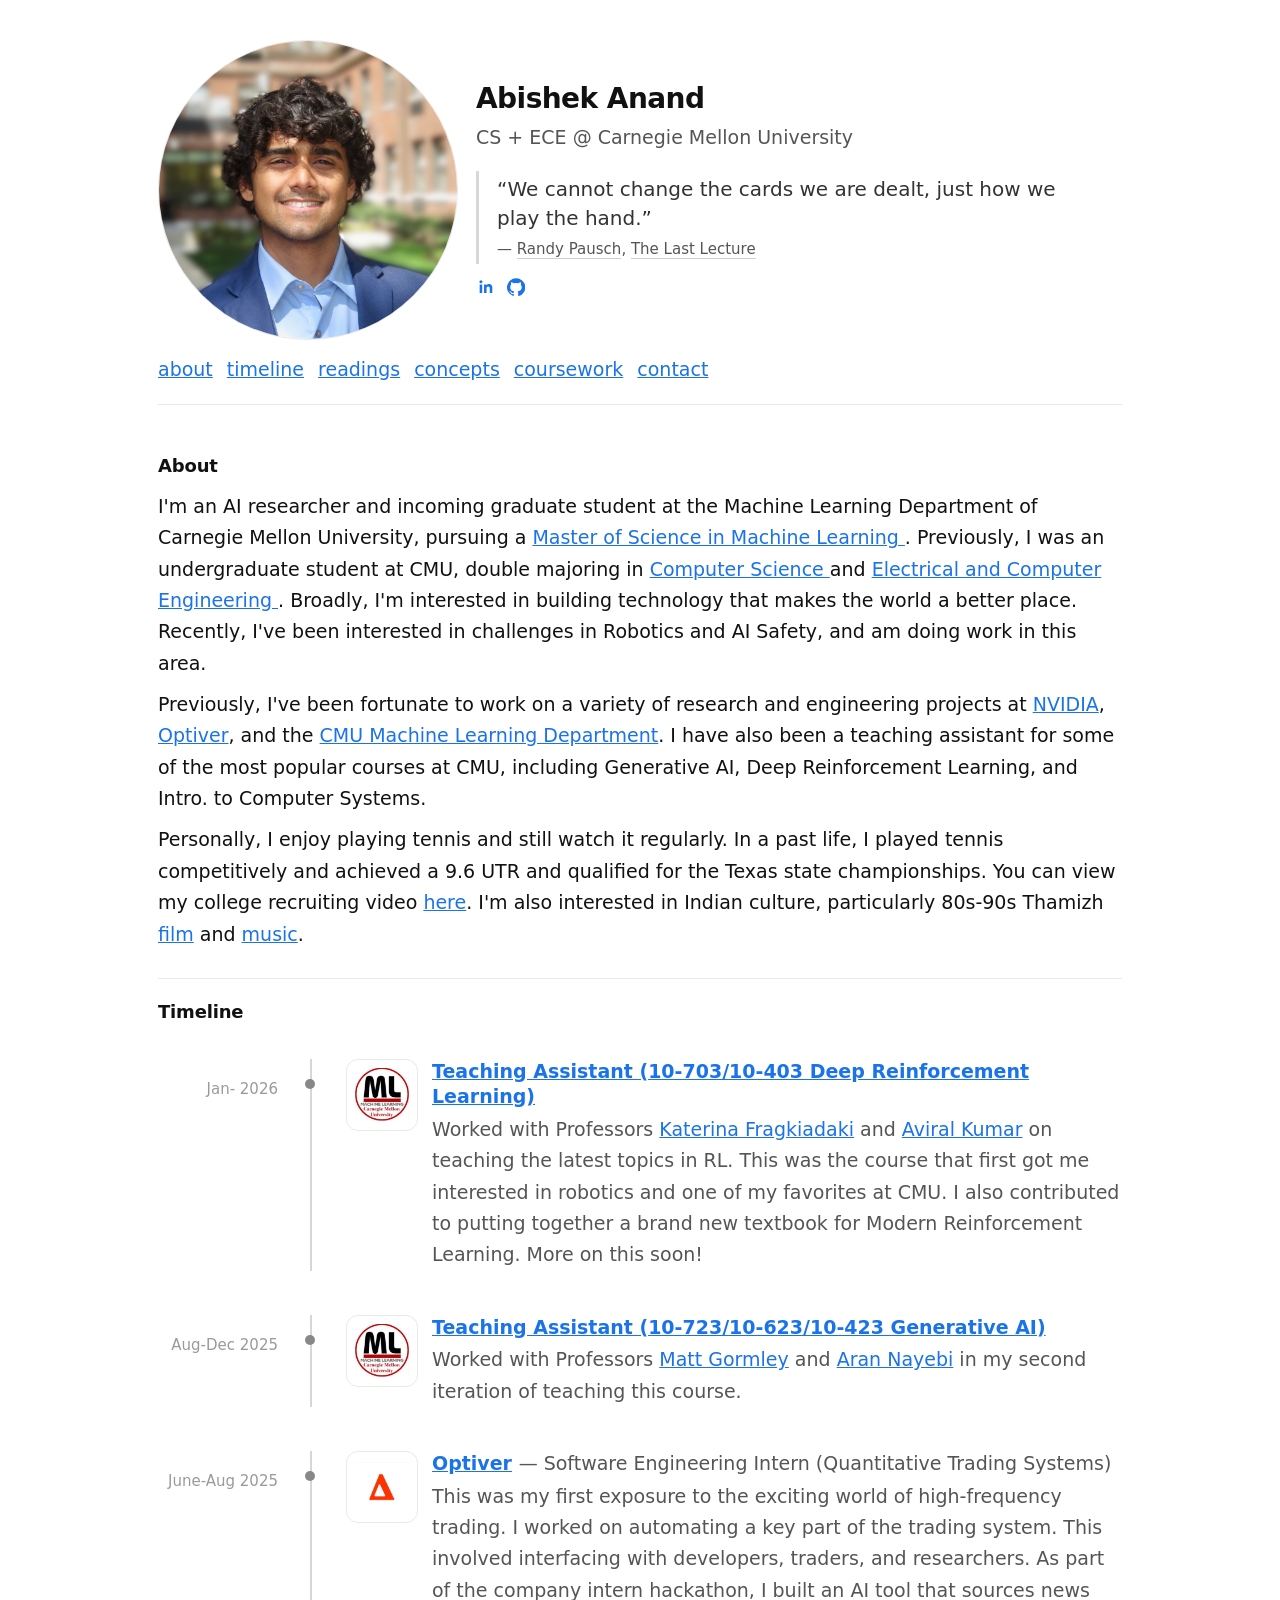
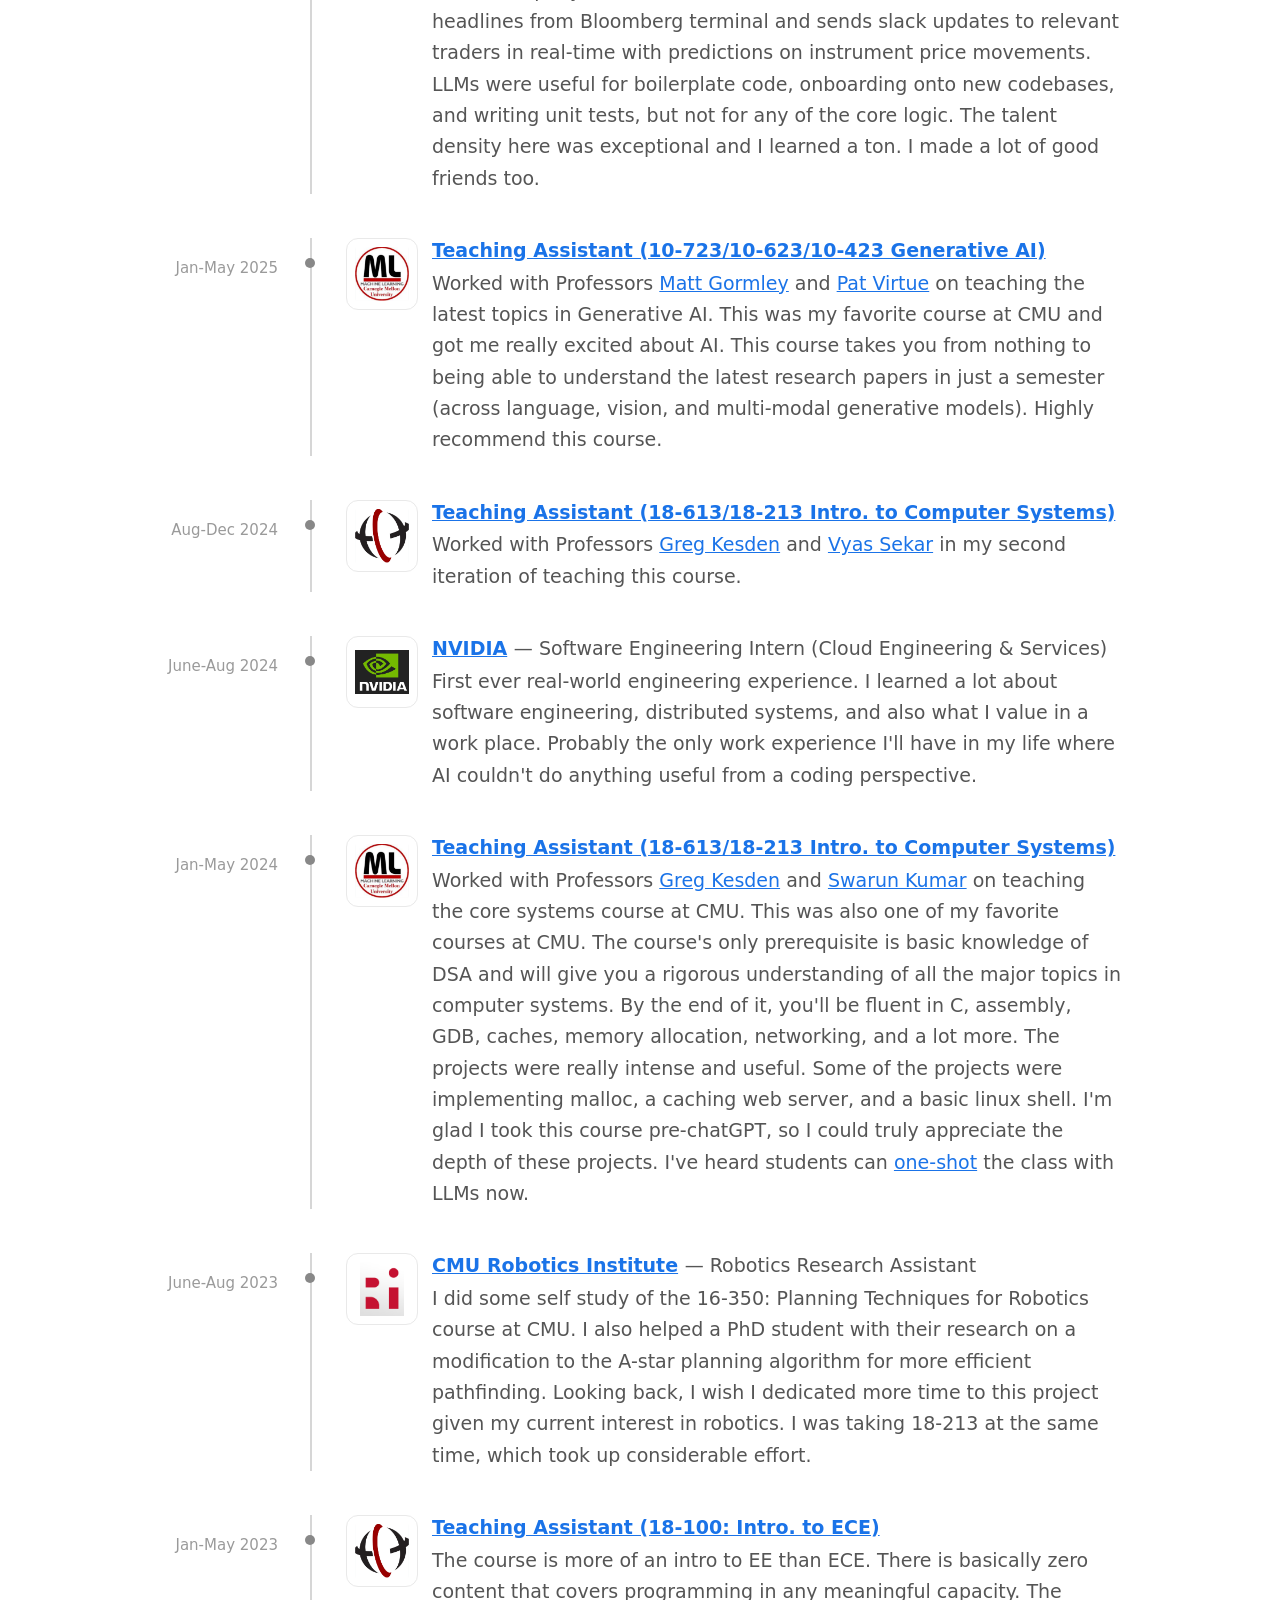
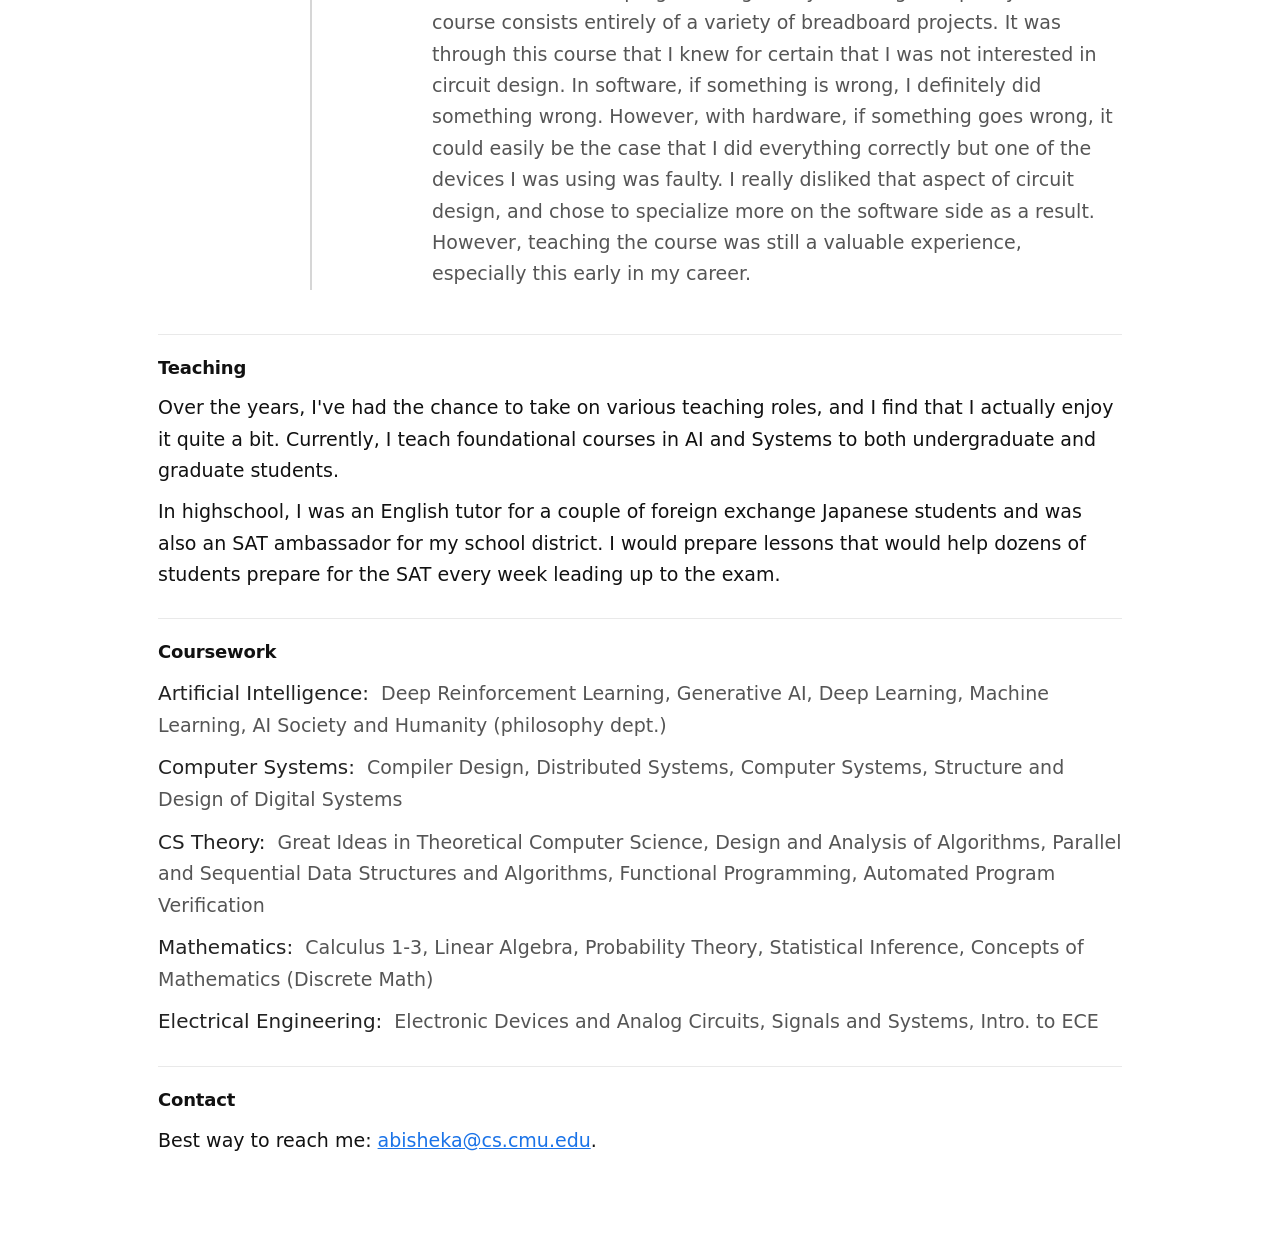
==== commit bf66dd77: "added readings and concepts tabs" ====
--- a/index.html
+++ b/index.html
@@ -86,6 +86,8 @@
         <nav class="nav">
           <a href="#about">about</a>
           <a href="#timeline">timeline</a>
+          <a href="readings/">readings</a>
+          <a href="concepts/">concepts</a>
           <a href="#coursework">coursework</a>
           <a href="#contact">contact</a>
         </nav>
@@ -95,7 +97,7 @@
         <h2>About</h2>
         <p>
           I'm an AI researcher and incoming graduate student at the Machine Learning Department of Carnegie Mellon University, pursuing a <a href="https://ml.cmu.edu/academics/primary-ms-machine-learning-masters" target="_blank" rel="noopener">
-          Master of Science in Machine Learning </a>. Currently, I'm an undergraduate student at CMU, double majoring in <a href="https://www.cs.cmu.edu" target="_blank" rel="noopener">
+          Master of Science in Machine Learning </a>. Previously, I was an undergraduate student at CMU, double majoring in <a href="https://www.cs.cmu.edu" target="_blank" rel="noopener">
           Computer Science </a> and <a href="https://www.ece.cmu.edu" target="_blank" rel="noopener">
           Electrical and Computer Engineering </a>. Broadly, I'm interested in building technology that makes the world a better place. Recently, I've
           been interested in challenges in Robotics and AI Safety, and am doing work in this area.
@@ -105,7 +107,7 @@
           Previously, I've been fortunate to work on a variety of research and engineering projects at <a href="https://www.nvidia.com" target="_blank" rel="noopener">
           NVIDIA</a>, <a href="https://www.optiver.com" target="_blank" rel="noopener">
           Optiver</a>, and the <a href="https://www.ml.cmu.edu" target="_blank" rel="noopener">
-          CMU Machine Learning Department</a>.
+          CMU Machine Learning Department</a>. I have also been a teaching assistant for some of the most popular courses at CMU, including Generative AI, Deep Reinforcement Learning, and Intro. to Computer Systems.
         </p>
 
         <p>
--- a/style.css
+++ b/style.css
@@ -355,3 +355,37 @@
   font-size: 1.05em;
   margin-right: 0.3em;
 }
+
+.note-article {
+  max-width: 780px;
+}
+
+.note-article h2 {
+  margin-top: 28px;
+}
+
+.note-article h2:first-child {
+  margin-top: 0;
+}
+
+.note-article p {
+  margin: 14px 0;
+}
+
+.math-block {
+  margin: 18px 0;
+  padding: 12px 16px;
+  overflow-x: auto;
+  border-left: 3px solid #d8d8d8;
+  background: #fafafa;
+}
+
+.note-list {
+  margin-top: 12px;
+  margin-left: 24px;
+}
+
+.note-list li {
+  margin: 12px 0;
+  padding-left: 4px;
+}
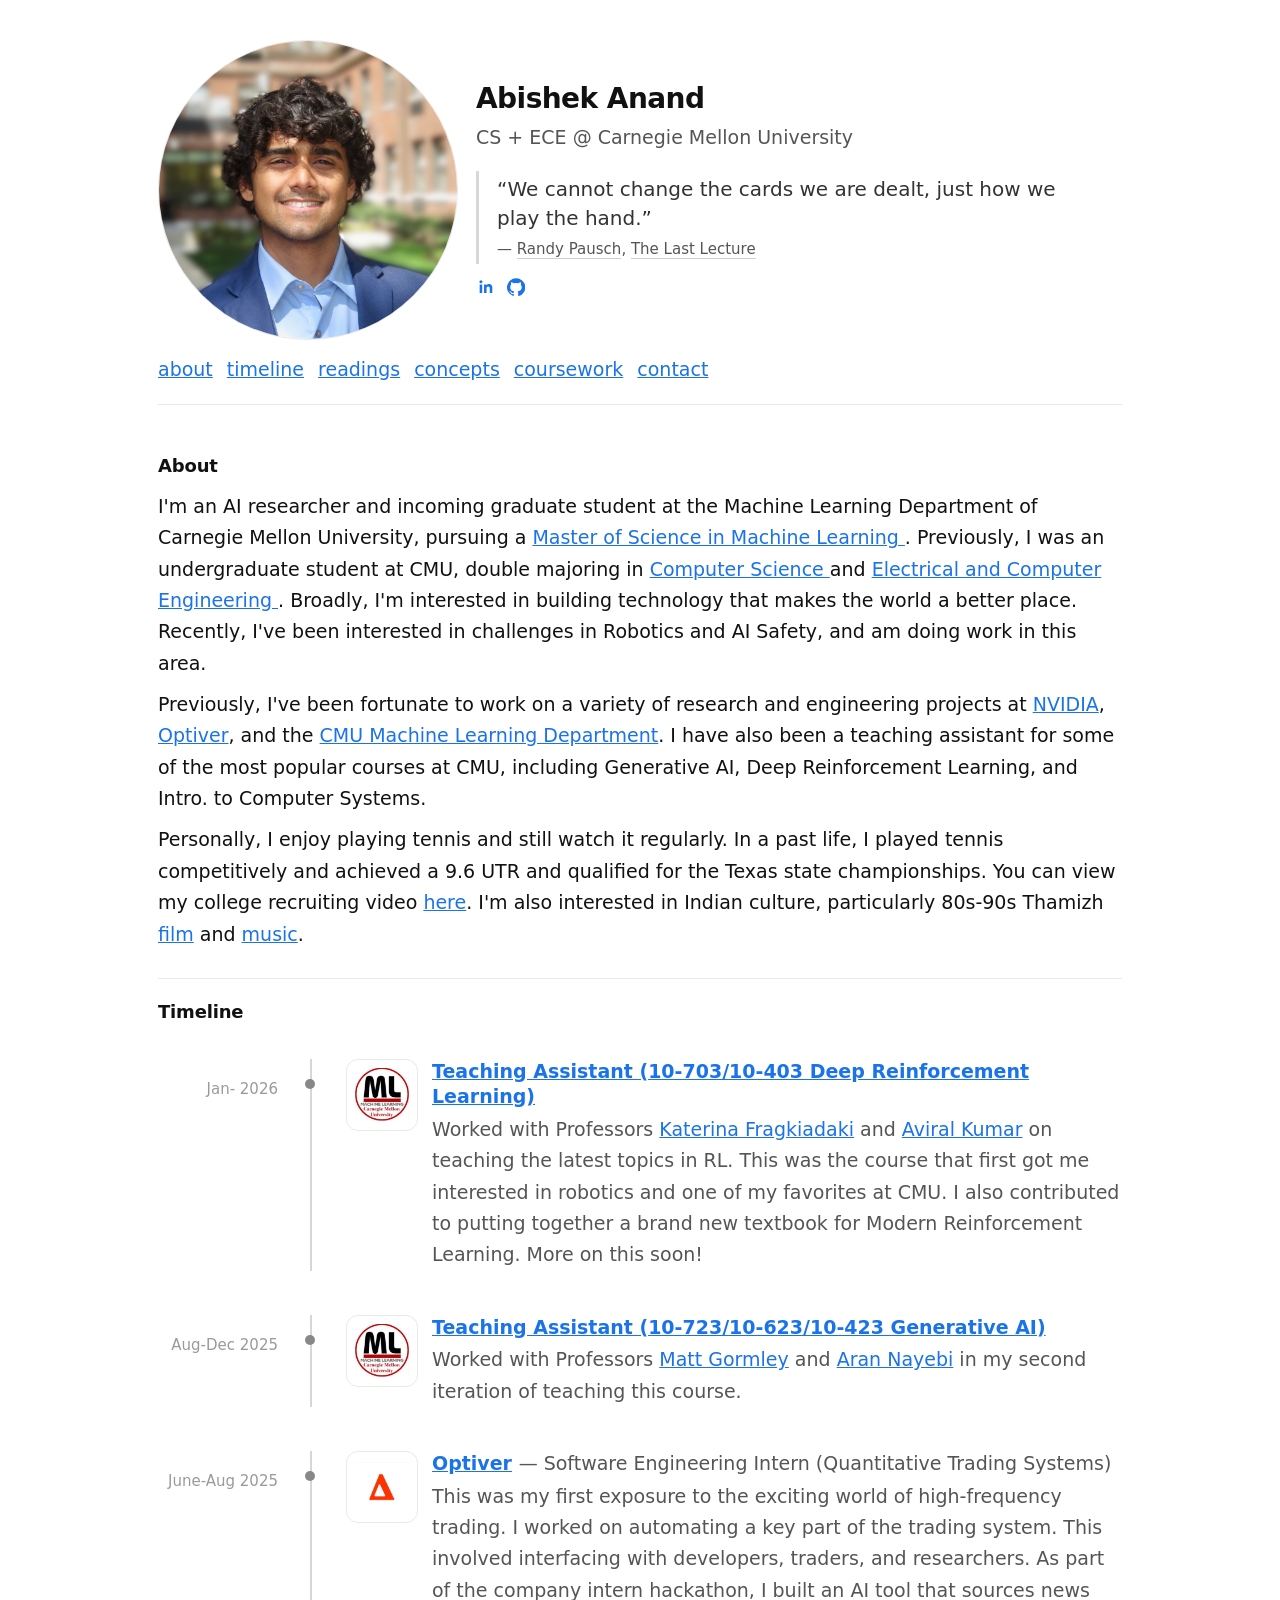
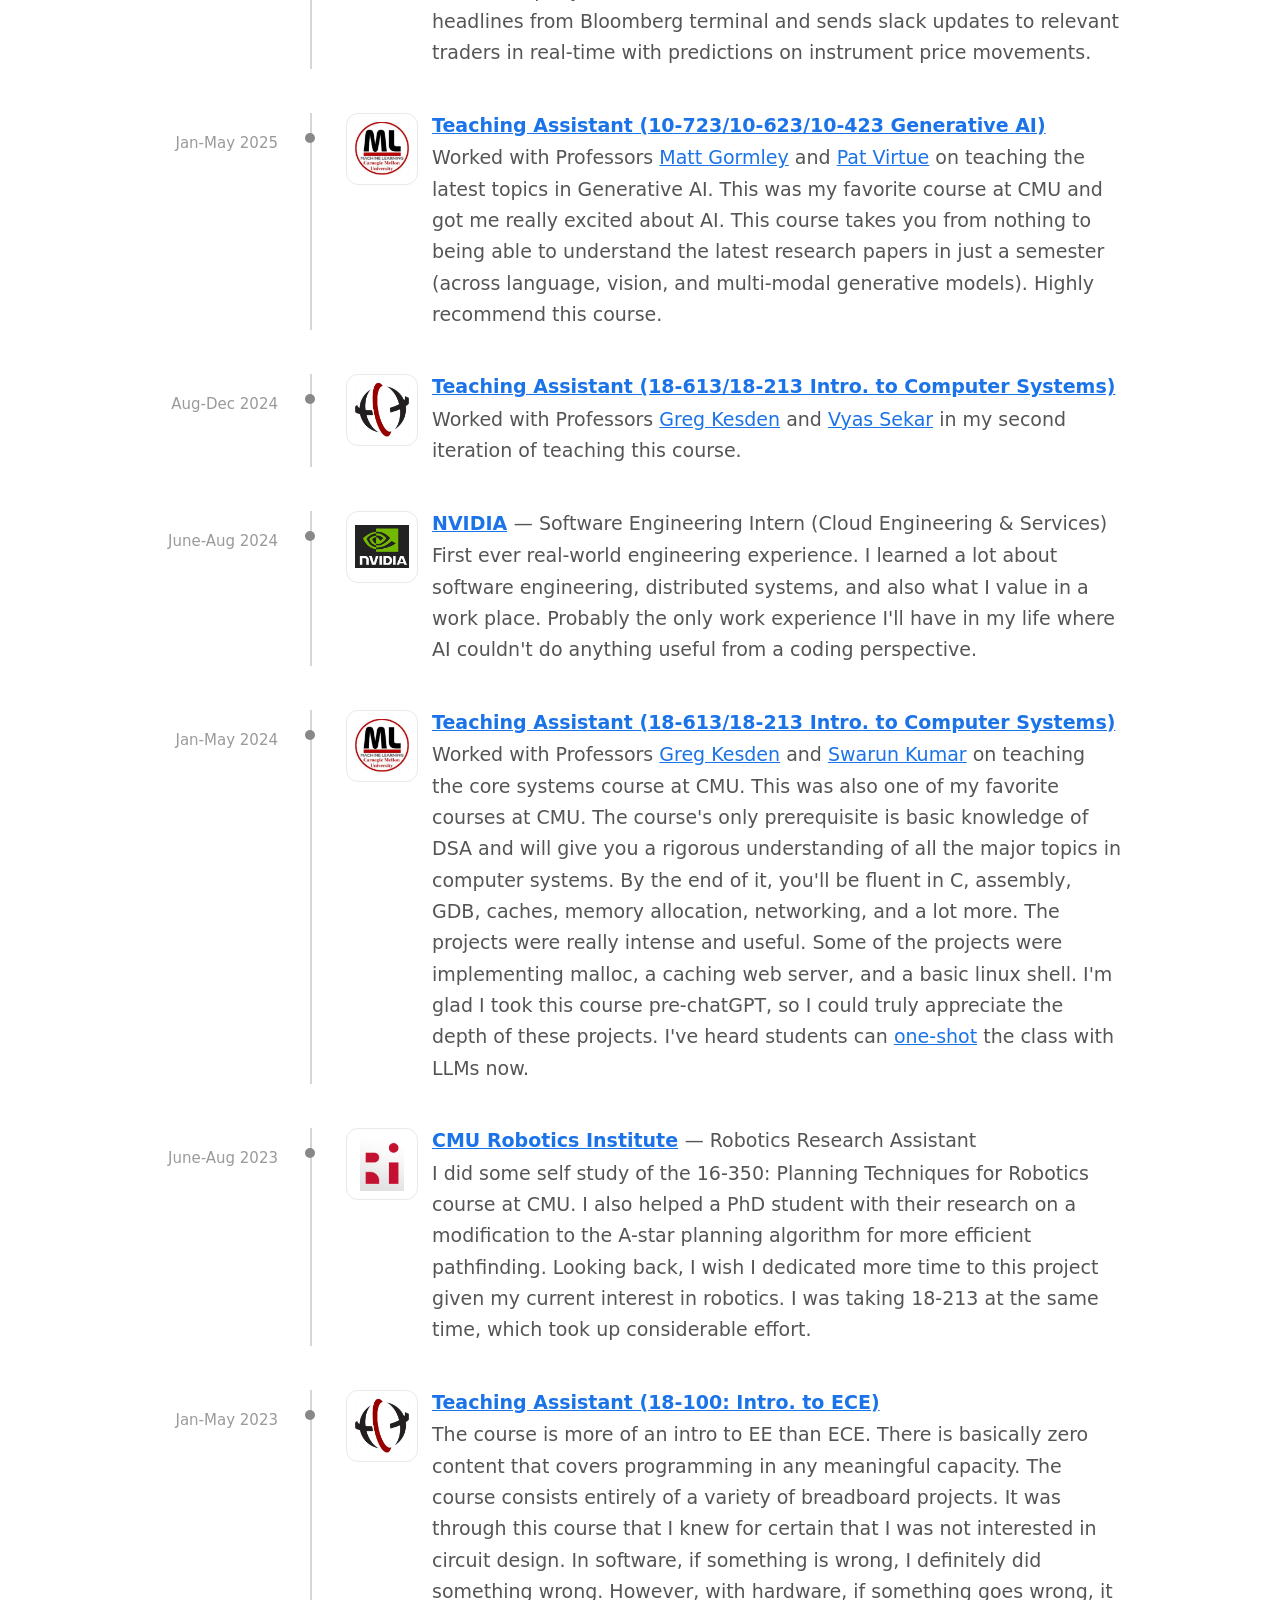
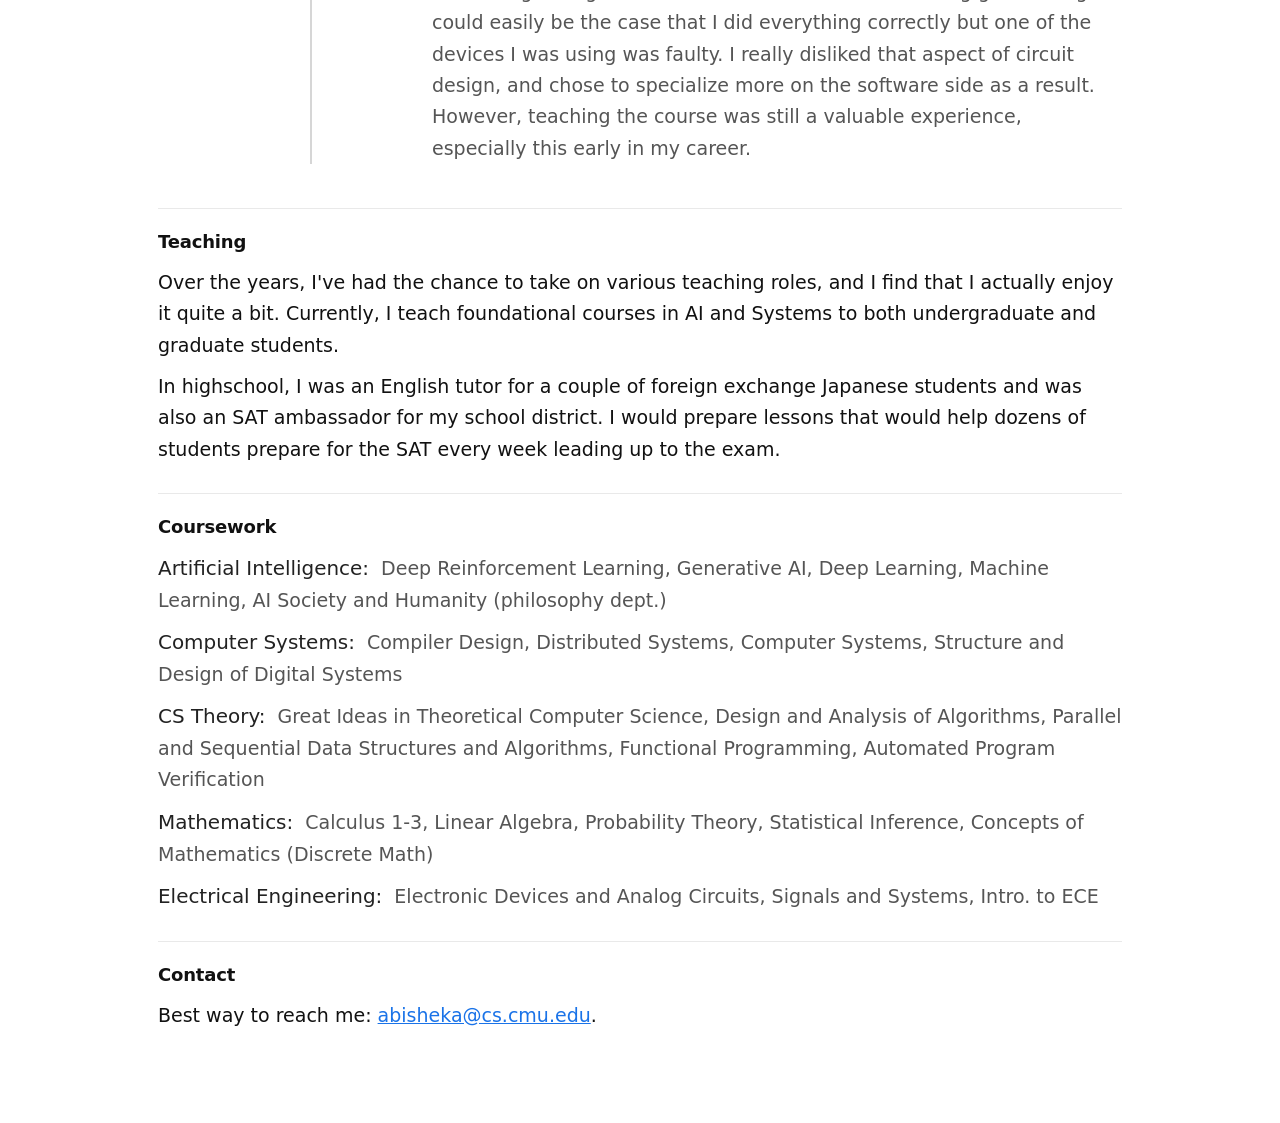
==== commit e9c83fc6: "small change in timeline" ====
--- a/index.html
+++ b/index.html
@@ -184,9 +184,7 @@
                   I worked on automating a key part of the trading system. This involved interfacing with
                   developers, traders, and researchers. As part of the company intern hackathon, I built
                   an AI tool that sources news headlines from Bloomberg terminal and sends slack updates to relevant
-                  traders in real-time with predictions on instrument price movements. LLMs were useful for boilerplate code,
-                  onboarding onto new codebases, and writing unit tests, but not for any of the core logic. The talent density here was exceptional and I learned a ton.
-                  I made a lot of good friends too.
+                  traders in real-time with predictions on instrument price movements.
                 </div>
               </div>
             </div>
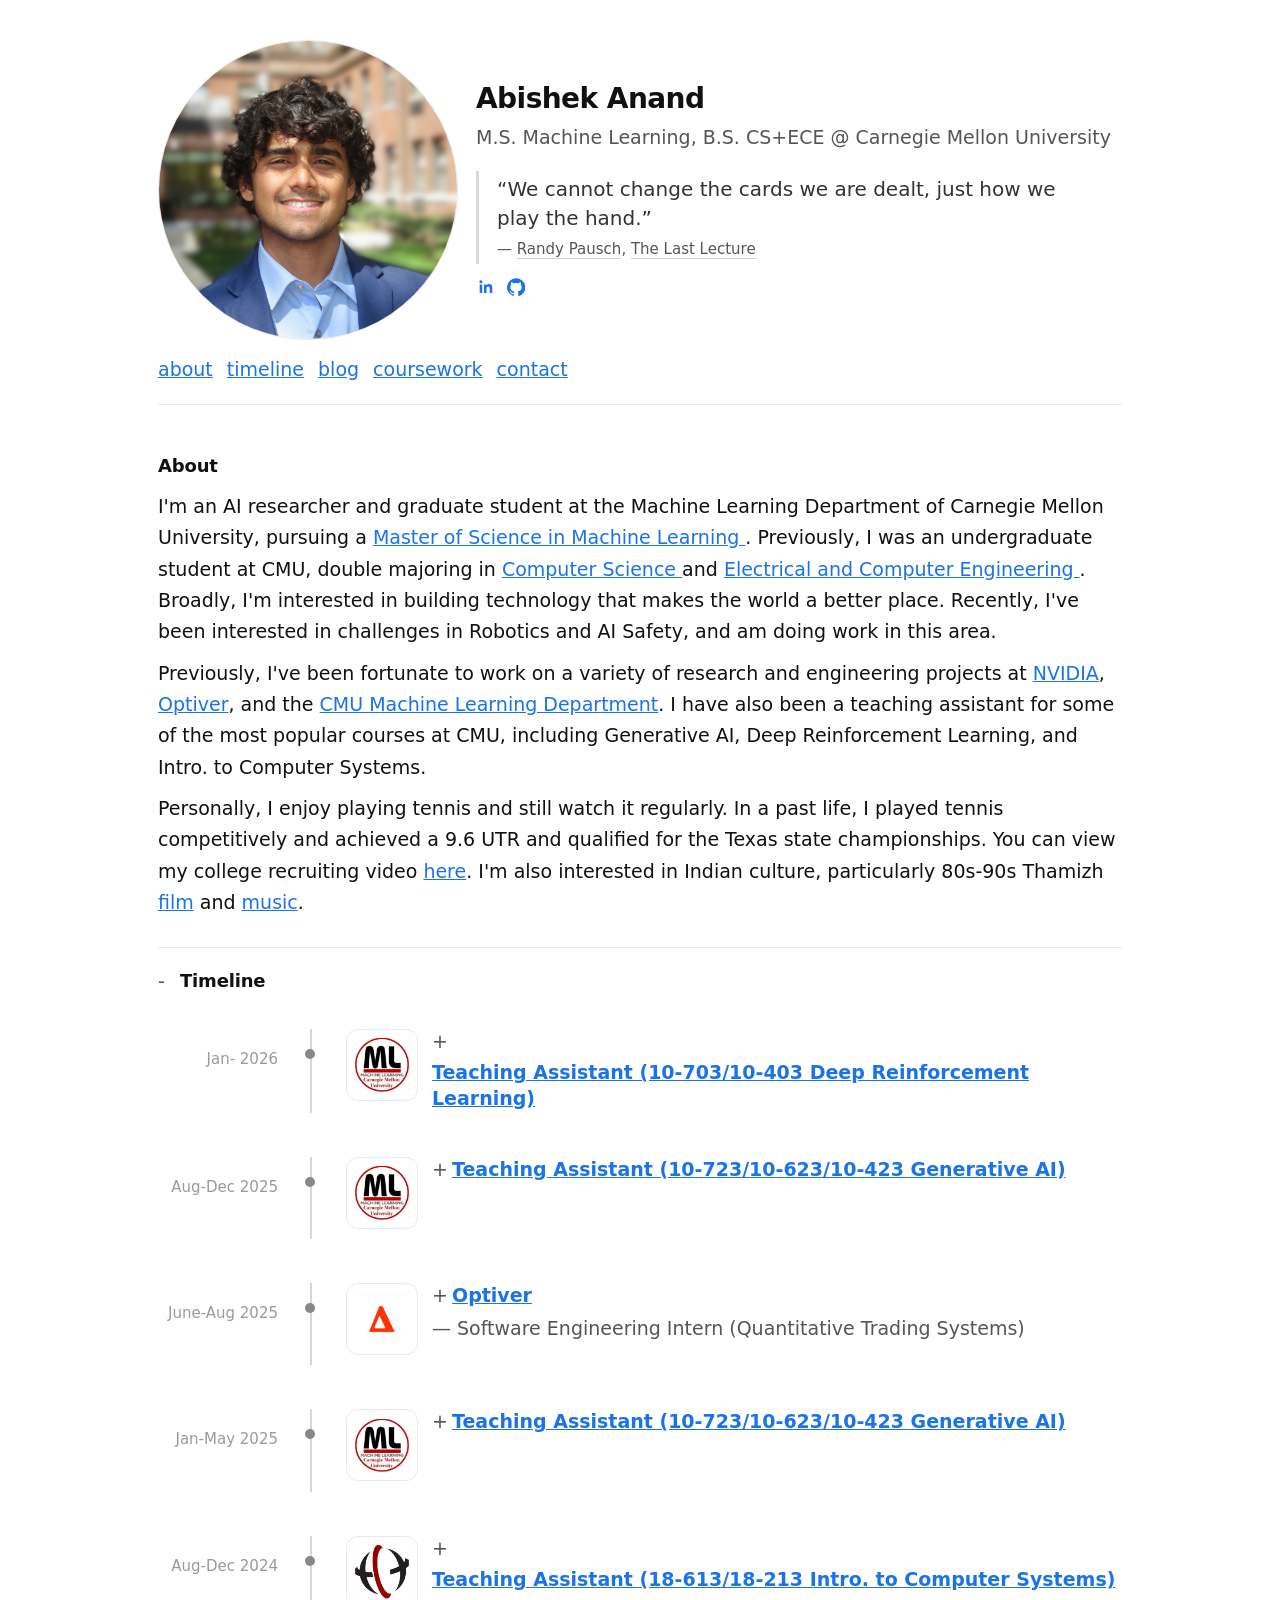
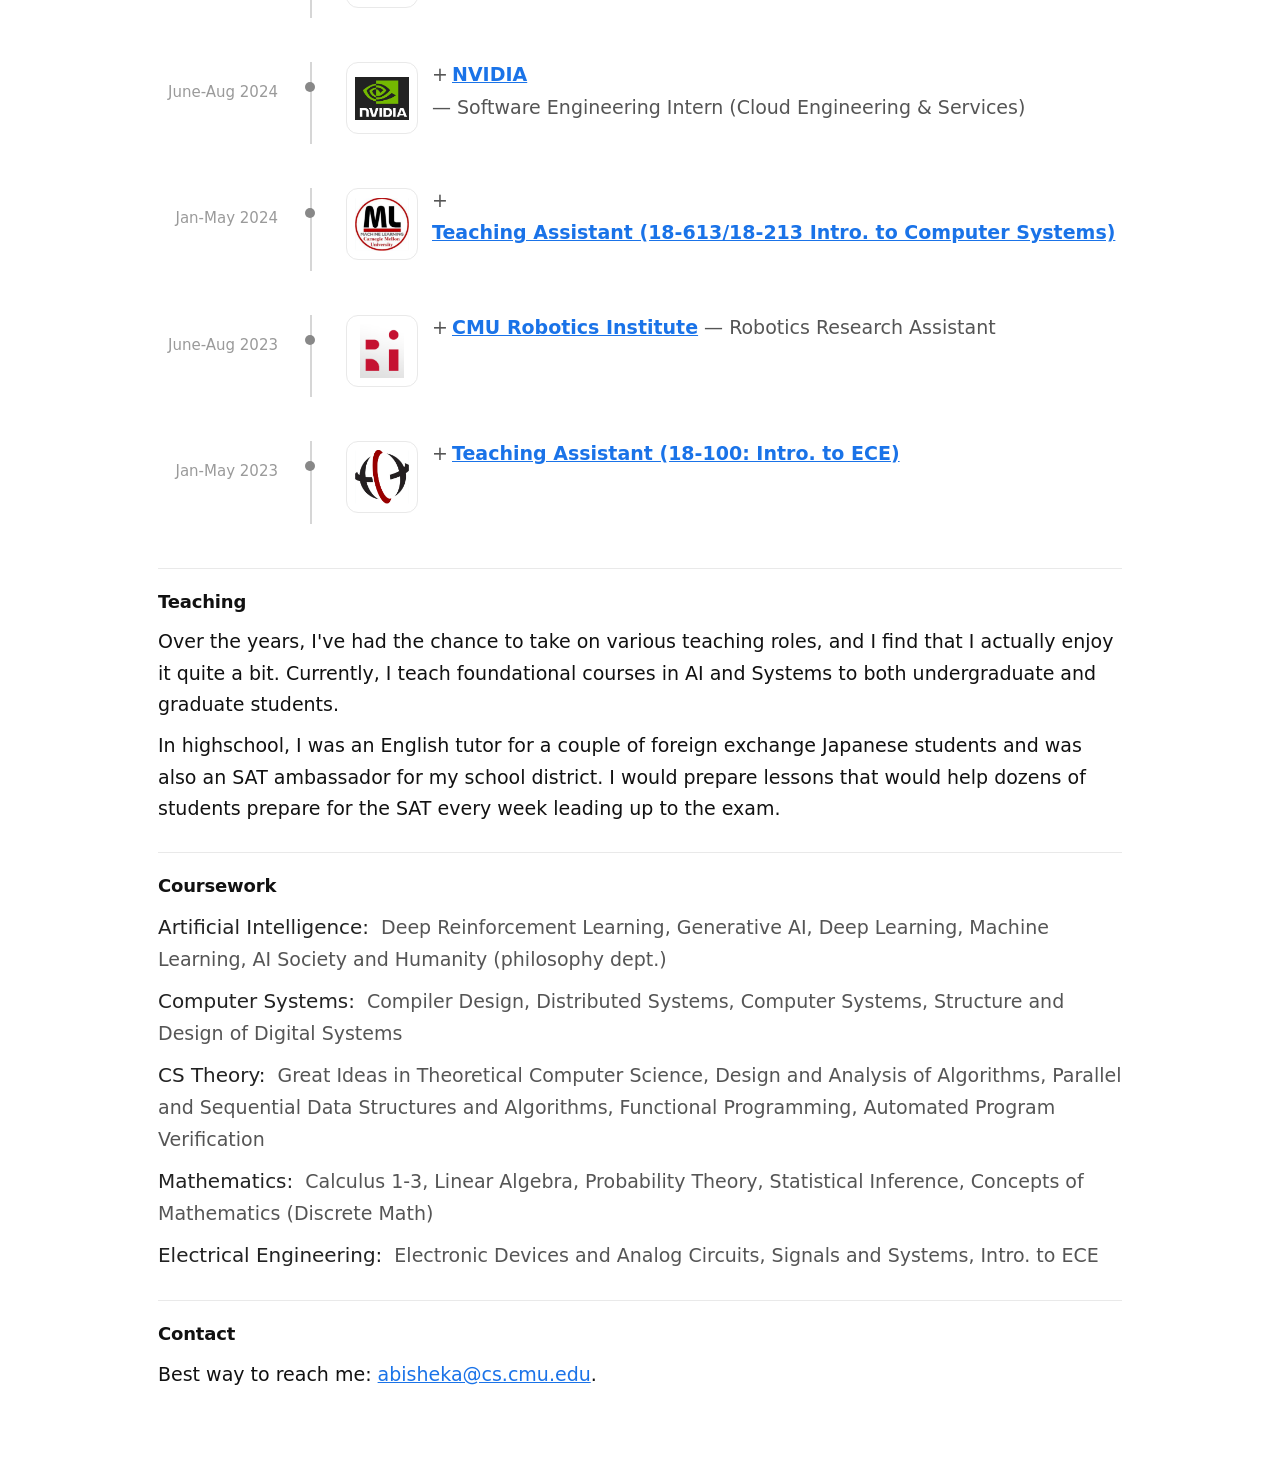
==== commit 62a47cd6: "website updates: blog, etc" ====
--- a/index.html
+++ b/index.html
@@ -42,7 +42,7 @@
           <div class="hero-text">
             <h1>Abishek Anand</h1>
             <p class="subtitle">
-              CS + ECE @ Carnegie Mellon University
+              M.S. Machine Learning, B.S. CS+ECE @ Carnegie Mellon University
             </p>
             <figure class="hero-quote">
               <blockquote>We cannot change the cards we are dealt, just how we play the hand.</blockquote>
@@ -86,8 +86,7 @@
         <nav class="nav">
           <a href="#about">about</a>
           <a href="#timeline">timeline</a>
-          <a href="readings/">readings</a>
-          <a href="concepts/">concepts</a>
+          <a href="blog/">blog</a>
           <a href="#coursework">coursework</a>
           <a href="#contact">contact</a>
         </nav>
@@ -96,7 +95,7 @@
       <section id="about" class="section">
         <h2>About</h2>
         <p>
-          I'm an AI researcher and incoming graduate student at the Machine Learning Department of Carnegie Mellon University, pursuing a <a href="https://ml.cmu.edu/academics/primary-ms-machine-learning-masters" target="_blank" rel="noopener">
+          I'm an AI researcher and graduate student at the Machine Learning Department of Carnegie Mellon University, pursuing a <a href="https://ml.cmu.edu/academics/primary-ms-machine-learning-masters" target="_blank" rel="noopener">
           Master of Science in Machine Learning </a>. Previously, I was an undergraduate student at CMU, double majoring in <a href="https://www.cs.cmu.edu" target="_blank" rel="noopener">
           Computer Science </a> and <a href="https://www.ece.cmu.edu" target="_blank" rel="noopener">
           Electrical and Computer Engineering </a>. Broadly, I'm interested in building technology that makes the world a better place. Recently, I've
@@ -122,9 +121,12 @@
       </section>
 
       <section id="timeline" class="section">
-        <h2>Timeline</h2>
-
-        <div class="timeline">
+        <details class="timeline-disclosure" open>
+          <summary>
+            <h2>Timeline</h2>
+          </summary>
+
+          <div class="timeline">
 
           <div class="t-item">
             <div class="t-year">Jan- 2026</div>
@@ -135,14 +137,16 @@
                 <img class="avatar" src="MLD.jpg" alt="MLD Logo" />
               </a>
               <div class="t-body">
-                <div class="t-title">
-                  <a href="https://cmudeeprl.github.io/403website_s26/" target="_blank" rel="noopener">Teaching Assistant (10-703/10-403 Deep Reinforcement Learning)</a>
-                </div>
-                <div class="t-desc">
-                  Worked with Professors <a href="https://www.cs.cmu.edu/~katef/" target="_blank" rel="noopener">Katerina Fragkiadaki</a> and <a href="https://aviralkumar2907.github.io/" target="_blank" rel="noopener">Aviral Kumar</a> on teaching the latest topics in RL. This was the course that first got me 
-                  interested in robotics and one of my favorites at CMU.
-                  I also contributed to putting together a brand new textbook for Modern Reinforcement Learning. More on this soon!
-                </div>
+                <details class="t-detail">
+                  <summary class="t-title">
+                    <a href="https://cmudeeprl.github.io/403website_s26/" target="_blank" rel="noopener">Teaching Assistant (10-703/10-403 Deep Reinforcement Learning)</a>
+                  </summary>
+                  <div class="t-desc">
+                    Worked with Professors <a href="https://www.cs.cmu.edu/~katef/" target="_blank" rel="noopener">Katerina Fragkiadaki</a> and <a href="https://aviralkumar2907.github.io/" target="_blank" rel="noopener">Aviral Kumar</a> on teaching the latest topics in RL. This was the course that first got me 
+                    interested in robotics and one of my favorites at CMU.
+                    I also contributed to putting together a brand new textbook for Modern Reinforcement Learning. More on this soon!
+                  </div>
+                </details>
               </div>
             </div>
           </div>
@@ -156,12 +160,14 @@
                 <img class="avatar" src="MLD.jpg" alt="MLD Logo" />
               </a>
               <div class="t-body">
-                <div class="t-title">
-                  <a href="https://www.cs.cmu.edu/~mgormley/courses/10423-f25/" target="_blank" rel="noopener">Teaching Assistant (10-723/10-623/10-423 Generative AI)</a>
-                </div>
-                <div class="t-desc">
-                  Worked with Professors <a href="https://www.cs.cmu.edu/~mgormley/" target="_blank" rel="noopener">Matt Gormley</a> and <a href="https://anayebi.github.io/" target="_blank" rel="noopener">Aran Nayebi</a> in my second iteration of teaching this course.
-                </div>
+                <details class="t-detail">
+                  <summary class="t-title">
+                    <a href="https://www.cs.cmu.edu/~mgormley/courses/10423-f25/" target="_blank" rel="noopener">Teaching Assistant (10-723/10-623/10-423 Generative AI)</a>
+                  </summary>
+                  <div class="t-desc">
+                    Worked with Professors <a href="https://www.cs.cmu.edu/~mgormley/" target="_blank" rel="noopener">Matt Gormley</a> and <a href="https://anayebi.github.io/" target="_blank" rel="noopener">Aran Nayebi</a> in my second iteration of teaching this course.
+                  </div>
+                </details>
               </div>
             </div>
           </div>
@@ -175,17 +181,19 @@
                 <img class="avatar" src="Optiver.jpg" alt="Optiver Logo" />
               </a>
               <div class="t-body">
-                <div class="t-title">
-                  <a href="https://www.optiver.com" target="_blank" rel="noopener">Optiver</a>
-                  <span class="t-role">— Software Engineering Intern (Quantitative Trading Systems)</span>
-                </div>
-                <div class="t-desc">
-                  This was my first exposure to the exciting world of high-frequency trading. 
-                  I worked on automating a key part of the trading system. This involved interfacing with
-                  developers, traders, and researchers. As part of the company intern hackathon, I built
-                  an AI tool that sources news headlines from Bloomberg terminal and sends slack updates to relevant
-                  traders in real-time with predictions on instrument price movements.
-                </div>
+                <details class="t-detail">
+                  <summary class="t-title">
+                    <a href="https://www.optiver.com" target="_blank" rel="noopener">Optiver</a>
+                    <span class="t-role">— Software Engineering Intern (Quantitative Trading Systems)</span>
+                  </summary>
+                  <div class="t-desc">
+                    This was my first exposure to the exciting world of high-frequency trading. 
+                    I worked on automating a key part of the trading system. This involved interfacing with
+                    developers, traders, and researchers. As part of the company intern hackathon, I built
+                    an AI tool that sources news headlines from Bloomberg terminal and sends slack updates to relevant
+                    traders in real-time with predictions on instrument price movements.
+                  </div>
+                </details>
               </div>
             </div>
           </div>
@@ -199,14 +207,16 @@
                 <img class="avatar" src="MLD.jpg" alt="MLD Logo" />
               </a>
               <div class="t-body">
-                <div class="t-title">
-                  <a href="https://www.cs.cmu.edu/~mgormley/courses/10423-f25/" target="_blank" rel="noopener">Teaching Assistant (10-723/10-623/10-423 Generative AI)</a>
-                </div>
-                <div class="t-desc">
-                  Worked with Professors <a href="https://www.cs.cmu.edu/~mgormley/" target="_blank" rel="noopener">Matt Gormley</a> and <a href="https://www.cs.cmu.edu/~pvirtue/" target="_blank" rel="noopener">Pat Virtue</a> on teaching the latest topics in Generative AI. This was my favorite course at CMU and 
-                  got me really excited about AI. This course takes you from nothing to being able to understand the latest research papers in just a semester (across language,
-                  vision, and multi-modal generative models). Highly recommend this course.
-                </div>
+                <details class="t-detail">
+                  <summary class="t-title">
+                    <a href="https://www.cs.cmu.edu/~mgormley/courses/10423-f25/" target="_blank" rel="noopener">Teaching Assistant (10-723/10-623/10-423 Generative AI)</a>
+                  </summary>
+                  <div class="t-desc">
+                    Worked with Professors <a href="https://www.cs.cmu.edu/~mgormley/" target="_blank" rel="noopener">Matt Gormley</a> and <a href="https://www.cs.cmu.edu/~pvirtue/" target="_blank" rel="noopener">Pat Virtue</a> on teaching the latest topics in Generative AI. This was my favorite course at CMU and 
+                    got me really excited about AI. This course takes you from nothing to being able to understand the latest research papers in just a semester (across language,
+                    vision, and multi-modal generative models). Highly recommend this course.
+                  </div>
+                </details>
               </div>
             </div>
           </div>
@@ -220,12 +230,14 @@
                 <img class="avatar" src="ECE.jpg" alt="ECE Logo" />
               </a>
               <div class="t-body">
-                <div class="t-title">
-                  <a href="https://www.cs.cmu.edu/afs/cs/academic/class/18213-f24/www/index.html" target="_blank" rel="noopener">Teaching Assistant (18-613/18-213 Intro. to Computer Systems)</a>
-                </div>
-                <div class="t-desc">
-                  Worked with Professors <a href="https://www.andrew.cmu.edu/~gkesden" target="_blank" rel="noopener">Greg Kesden</a> and <a href="https://users.ece.cmu.edu/~vsekar/" target="_blank" rel="noopener">Vyas Sekar</a> in my second iteration of teaching this course.
-                </div>
+                <details class="t-detail">
+                  <summary class="t-title">
+                    <a href="https://www.cs.cmu.edu/afs/cs/academic/class/18213-f24/www/index.html" target="_blank" rel="noopener">Teaching Assistant (18-613/18-213 Intro. to Computer Systems)</a>
+                  </summary>
+                  <div class="t-desc">
+                    Worked with Professors <a href="https://www.andrew.cmu.edu/~gkesden" target="_blank" rel="noopener">Greg Kesden</a> and <a href="https://users.ece.cmu.edu/~vsekar/" target="_blank" rel="noopener">Vyas Sekar</a> in my second iteration of teaching this course.
+                  </div>
+                </details>
               </div>
             </div>
           </div>
@@ -239,15 +251,17 @@
                 <img src="Nvidia.jpg" alt="NVIDIA logo" loading="lazy">
               </a>
               <div class="t-body">
-                <div class="t-title">
-                  <a href="https://www.nvidia.com" target="_blank" rel="noopener">NVIDIA</a>
-                  <span class="t-role">— Software Engineering Intern (Cloud Engineering & Services)</span>
-                </div>
-                <div class="t-desc">
-                  First ever real-world engineering experience.
-                  I learned a lot about software engineering, distributed systems, and also what I value in a work place.
-                  Probably the only work experience I'll have in my life where AI couldn't do anything useful from a coding perspective.
-                </div>
+                <details class="t-detail">
+                  <summary class="t-title">
+                    <a href="https://www.nvidia.com" target="_blank" rel="noopener">NVIDIA</a>
+                    <span class="t-role">— Software Engineering Intern (Cloud Engineering & Services)</span>
+                  </summary>
+                  <div class="t-desc">
+                    First ever real-world engineering experience.
+                    I learned a lot about software engineering, distributed systems, and also what I value in a work place.
+                    Probably the only work experience I'll have in my life where AI couldn't do anything useful from a coding perspective.
+                  </div>
+                </details>
               </div>
             </div>
           </div>
@@ -261,16 +275,18 @@
                 <img class="avatar" src="MLD.jpg" alt="MLD Logo" />
               </a>
               <div class="t-body">
-                <div class="t-title">
-                  <a href="https://www.cs.cmu.edu/afs/cs/academic/class/18213-s24/www/index.html" target="_blank" rel="noopener">Teaching Assistant (18-613/18-213 Intro. to Computer Systems)</a>
-                </div>
-                <div class="t-desc">
-                  Worked with Professors <a href="https://www.andrew.cmu.edu/~gkesden" target="_blank" rel="noopener">Greg Kesden</a> and <a href="https://swarunkumar.com/" target="_blank" rel="noopener">Swarun Kumar</a> on teaching the core systems course at CMU. This was also one of my favorite courses at CMU.
-                  The course's only prerequisite is basic knowledge of DSA and will give you a rigorous understanding of all the major topics in computer systems. 
-                  By the end of it, you'll be fluent in C, assembly, GDB, caches, memory allocation, networking, and a lot more. The projects were really intense and useful. Some
-                  of the projects were implementing malloc, a caching web server, and a basic linux shell. I'm glad I took this course pre-chatGPT, so I could truly
-                  appreciate the depth of these projects. I've heard students can <a href="https://www.ibm.com/think/topics/one-shot-prompting" target="_blank" rel="noopener">one-shot</a> the class with LLMs now.
-                </div>
+                <details class="t-detail">
+                  <summary class="t-title">
+                    <a href="https://www.cs.cmu.edu/afs/cs/academic/class/18213-s24/www/index.html" target="_blank" rel="noopener">Teaching Assistant (18-613/18-213 Intro. to Computer Systems)</a>
+                  </summary>
+                  <div class="t-desc">
+                    Worked with Professors <a href="https://www.andrew.cmu.edu/~gkesden" target="_blank" rel="noopener">Greg Kesden</a> and <a href="https://swarunkumar.com/" target="_blank" rel="noopener">Swarun Kumar</a> on teaching the core systems course at CMU. This was also one of my favorite courses at CMU.
+                    The course's only prerequisite is basic knowledge of DSA and will give you a rigorous understanding of all the major topics in computer systems. 
+                    By the end of it, you'll be fluent in C, assembly, GDB, caches, memory allocation, networking, and a lot more. The projects were really intense and useful. Some
+                    of the projects were implementing malloc, a caching web server, and a basic linux shell. I'm glad I took this course pre-chatGPT, so I could truly
+                    appreciate the depth of these projects. I've heard students can <a href="https://www.ibm.com/think/topics/one-shot-prompting" target="_blank" rel="noopener">one-shot</a> the class with LLMs now.
+                  </div>
+                </details>
               </div>
             </div>
           </div>
@@ -284,16 +300,18 @@
                 <img src="RI.jpg" alt="CMU Robotics Institute logo" loading="lazy">
               </a>
               <div class="t-body">
-                <div class="t-title">
-                  <a href="https://www.ri.cmu.edu" target="_blank" rel="noopener">CMU Robotics Institute</a>
-                  <span class="t-role">— Robotics Research Assistant</span>
-                </div>
-                <div class="t-desc">
-                  I did some self study of the 16-350: Planning Techniques for Robotics course at CMU. I also helped a PhD student
-                  with their research on a modification to the A-star planning algorithm for more efficient pathfinding.
-                  Looking back, I wish I dedicated more time to this project given my current interest in robotics. I was taking
-                  18-213 at the same time, which took up considerable effort.
-                </div>
+                <details class="t-detail">
+                  <summary class="t-title">
+                    <a href="https://www.ri.cmu.edu" target="_blank" rel="noopener">CMU Robotics Institute</a>
+                    <span class="t-role">— Robotics Research Assistant</span>
+                  </summary>
+                  <div class="t-desc">
+                    I did some self study of the 16-350: Planning Techniques for Robotics course at CMU. I also helped a PhD student
+                    with their research on a modification to the A-star planning algorithm for more efficient pathfinding.
+                    Looking back, I wish I dedicated more time to this project given my current interest in robotics. I was taking
+                    18-213 at the same time, which took up considerable effort.
+                  </div>
+                </details>
               </div>
             </div>
           </div>
@@ -307,22 +325,25 @@
                 <img src="ECE.jpg" alt="CMU Robotics Institute logo" loading="lazy">
               </a>
               <div class="t-body">
-                <div class="t-title">
-                  <a href="https://courses.ece.cmu.edu/18100" target="_blank" rel="noopener">Teaching Assistant (18-100: Intro. to ECE)</a>
-                </div>
-                <div class="t-desc">
-                  The course is more of an intro to EE than ECE. There is basically zero content that covers programming in
-                  any meaningful capacity. The course consists entirely of a variety of breadboard projects. It was through this course
-                  that I knew for certain that I was not interested in circuit design. In software, if something is wrong, I definitely did something wrong.
-                  However, with hardware, if something goes wrong, it could easily be the case that I did everything correctly but one of the devices I was using
-                  was faulty. I really disliked that aspect of circuit design, and chose to specialize more on the software side as a result. However, teaching the course was still a valuable experience,
-                  especially this early in my career.
-                </div>
-              </div>
-            </div>
-          </div>
-
-        </div>
+                <details class="t-detail">
+                  <summary class="t-title">
+                    <a href="https://courses.ece.cmu.edu/18100" target="_blank" rel="noopener">Teaching Assistant (18-100: Intro. to ECE)</a>
+                  </summary>
+                  <div class="t-desc">
+                    The course is more of an intro to EE than ECE. There is basically zero content that covers programming in
+                    any meaningful capacity. The course consists entirely of a variety of breadboard projects. It was through this course
+                    that I knew for certain that I was not interested in circuit design. In software, if something is wrong, I definitely did something wrong.
+                    However, with hardware, if something goes wrong, it could easily be the case that I did everything correctly but one of the devices I was using
+                    was faulty. I really disliked that aspect of circuit design, and chose to specialize more on the software side as a result. However, teaching the course was still a valuable experience,
+                    especially this early in my career.
+                  </div>
+                </details>
+              </div>
+            </div>
+          </div>
+
+          </div>
+        </details>
       </section>
 
       <section id="experience" class="section">
@@ -386,7 +407,14 @@
     </main>
 
     <script>
-      document.getElementById("year").textContent = new Date().getFullYear();
+      document.querySelectorAll(".t-title a").forEach((link) => {
+        link.addEventListener("click", (event) => event.stopPropagation());
+      });
+
+      const year = document.getElementById("year");
+      if (year) {
+        year.textContent = new Date().getFullYear();
+      }
     </script>
   </body>
 </html>
--- a/style.css
+++ b/style.css
@@ -259,6 +259,37 @@
 }
 
 /* Timeline (karpathy-ish) */
+.timeline-disclosure > summary {
+  display: inline-flex;
+  align-items: center;
+  gap: 8px;
+  cursor: pointer;
+  list-style: none;
+}
+
+.timeline-disclosure > summary::-webkit-details-marker,
+.t-detail > summary::-webkit-details-marker {
+  display: none;
+}
+
+.timeline-disclosure > summary::before,
+.t-detail > summary::before {
+  content: "+";
+  color: var(--muted);
+  font-weight: 400;
+  width: 14px;
+  flex: none;
+}
+
+.timeline-disclosure[open] > summary::before,
+.t-detail[open] > summary::before {
+  content: "-";
+}
+
+.timeline-disclosure h2 {
+  margin: 0;
+}
+
 .timeline {
   position: relative;
   margin-top: 14px;
@@ -313,6 +344,11 @@
   align-items: flex-start;
 }
 
+.t-body {
+  min-width: 0;
+  width: 100%;
+}
+
 .t-logo img {
   width: 72px;
   height: 72px;
@@ -324,8 +360,14 @@
 }
 
 .t-title {
+  display: flex;
+  flex-wrap: wrap;
+  gap: 6px;
+  align-items: baseline;
   font-weight: 600;
   line-height: 1.35;
+  cursor: pointer;
+  list-style: none;
 }
 
 .t-role {
@@ -334,7 +376,8 @@
 }
 
 .t-desc {
-  margin-top: 4px;
+  margin-top: 8px;
+  padding-left: 20px;
   color: var(--muted);
   font-size: 19px;
 }
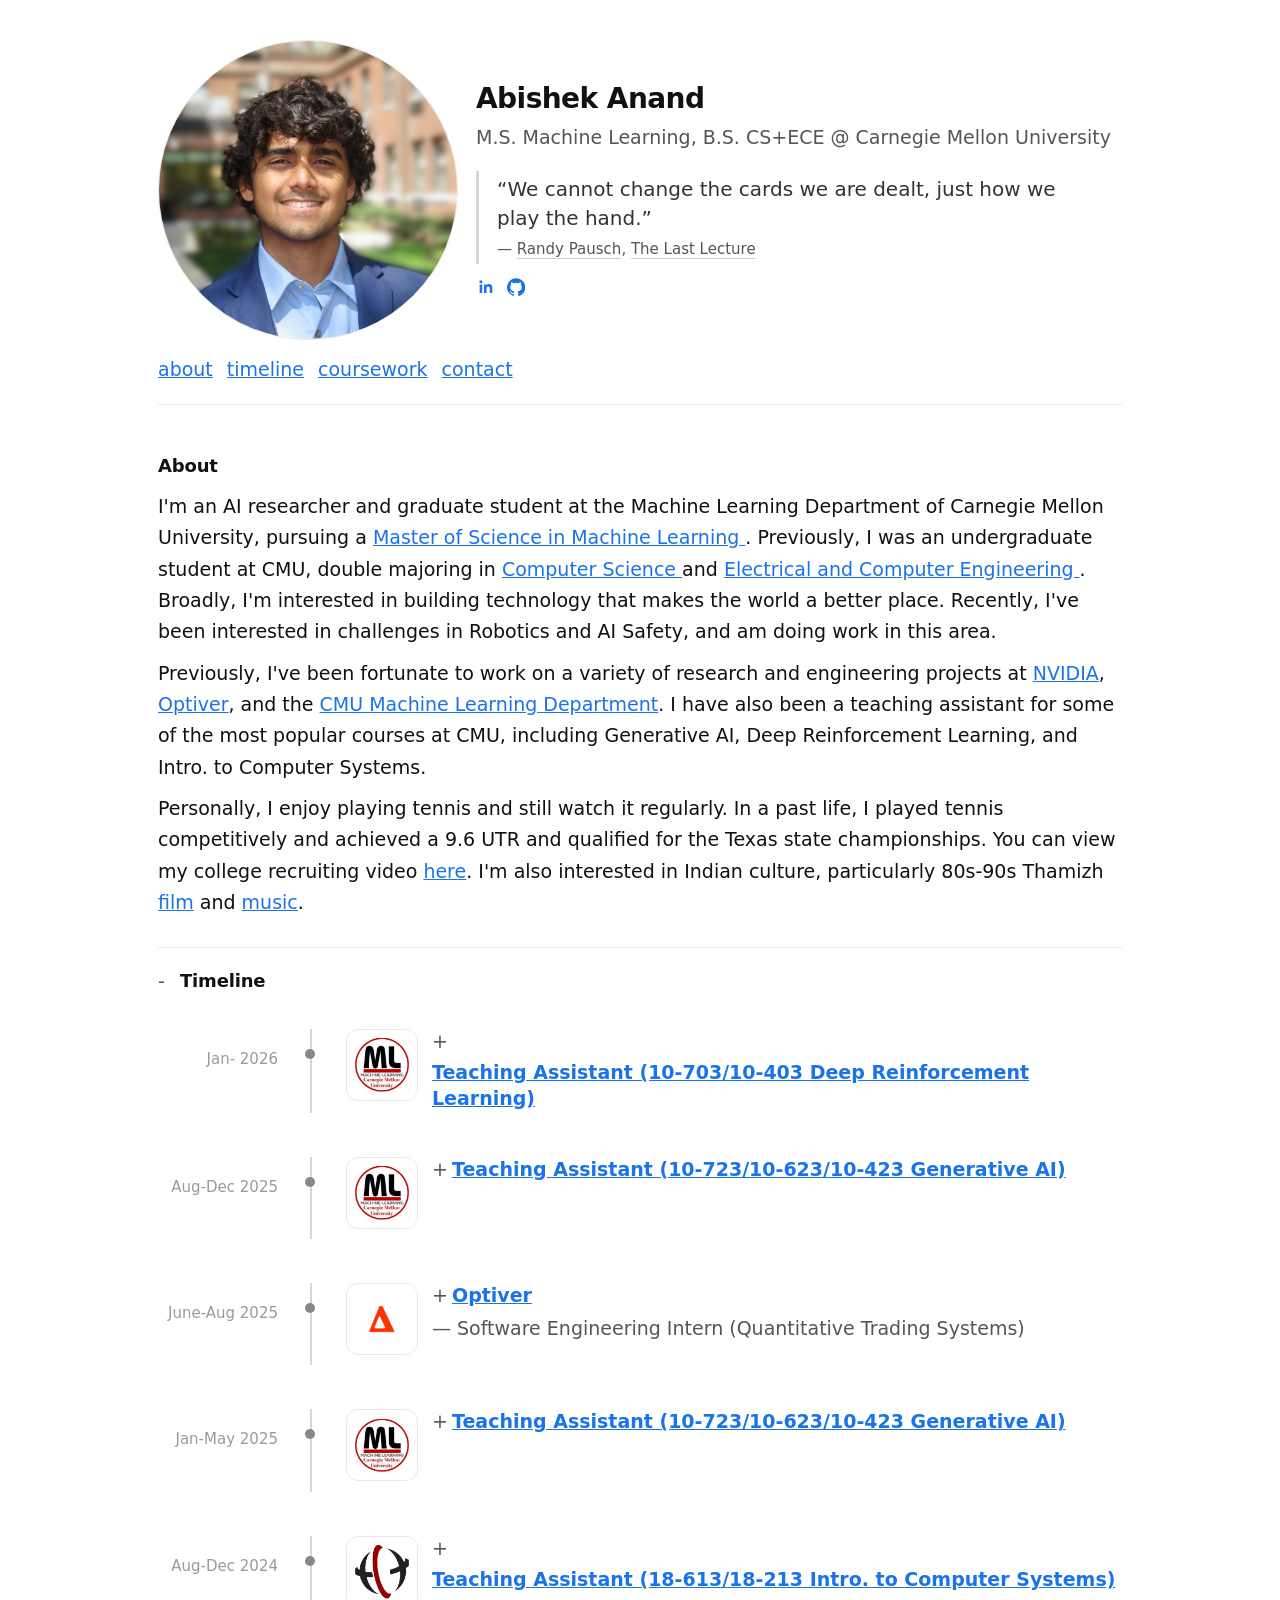
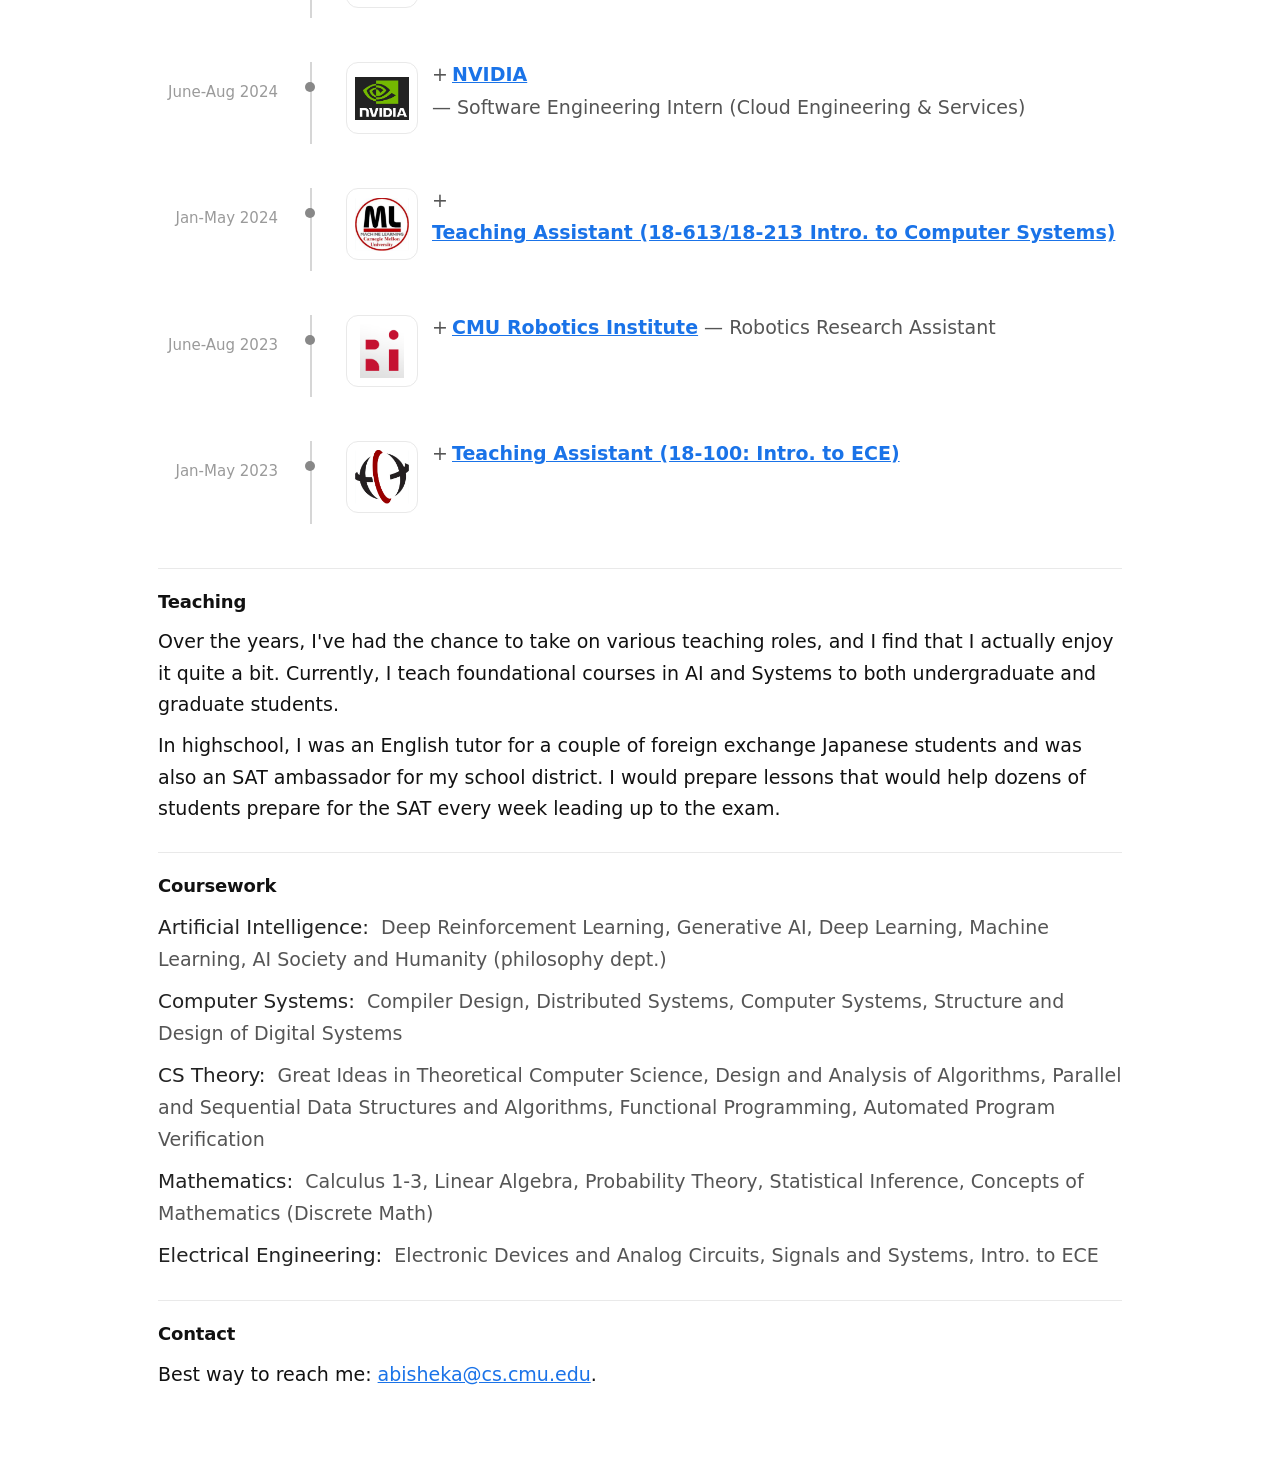
==== commit b926bb06: "Hide blog from public site" ====
--- a/index.html
+++ b/index.html
@@ -86,7 +86,6 @@
         <nav class="nav">
           <a href="#about">about</a>
           <a href="#timeline">timeline</a>
-          <a href="blog/">blog</a>
           <a href="#coursework">coursework</a>
           <a href="#contact">contact</a>
         </nav>
